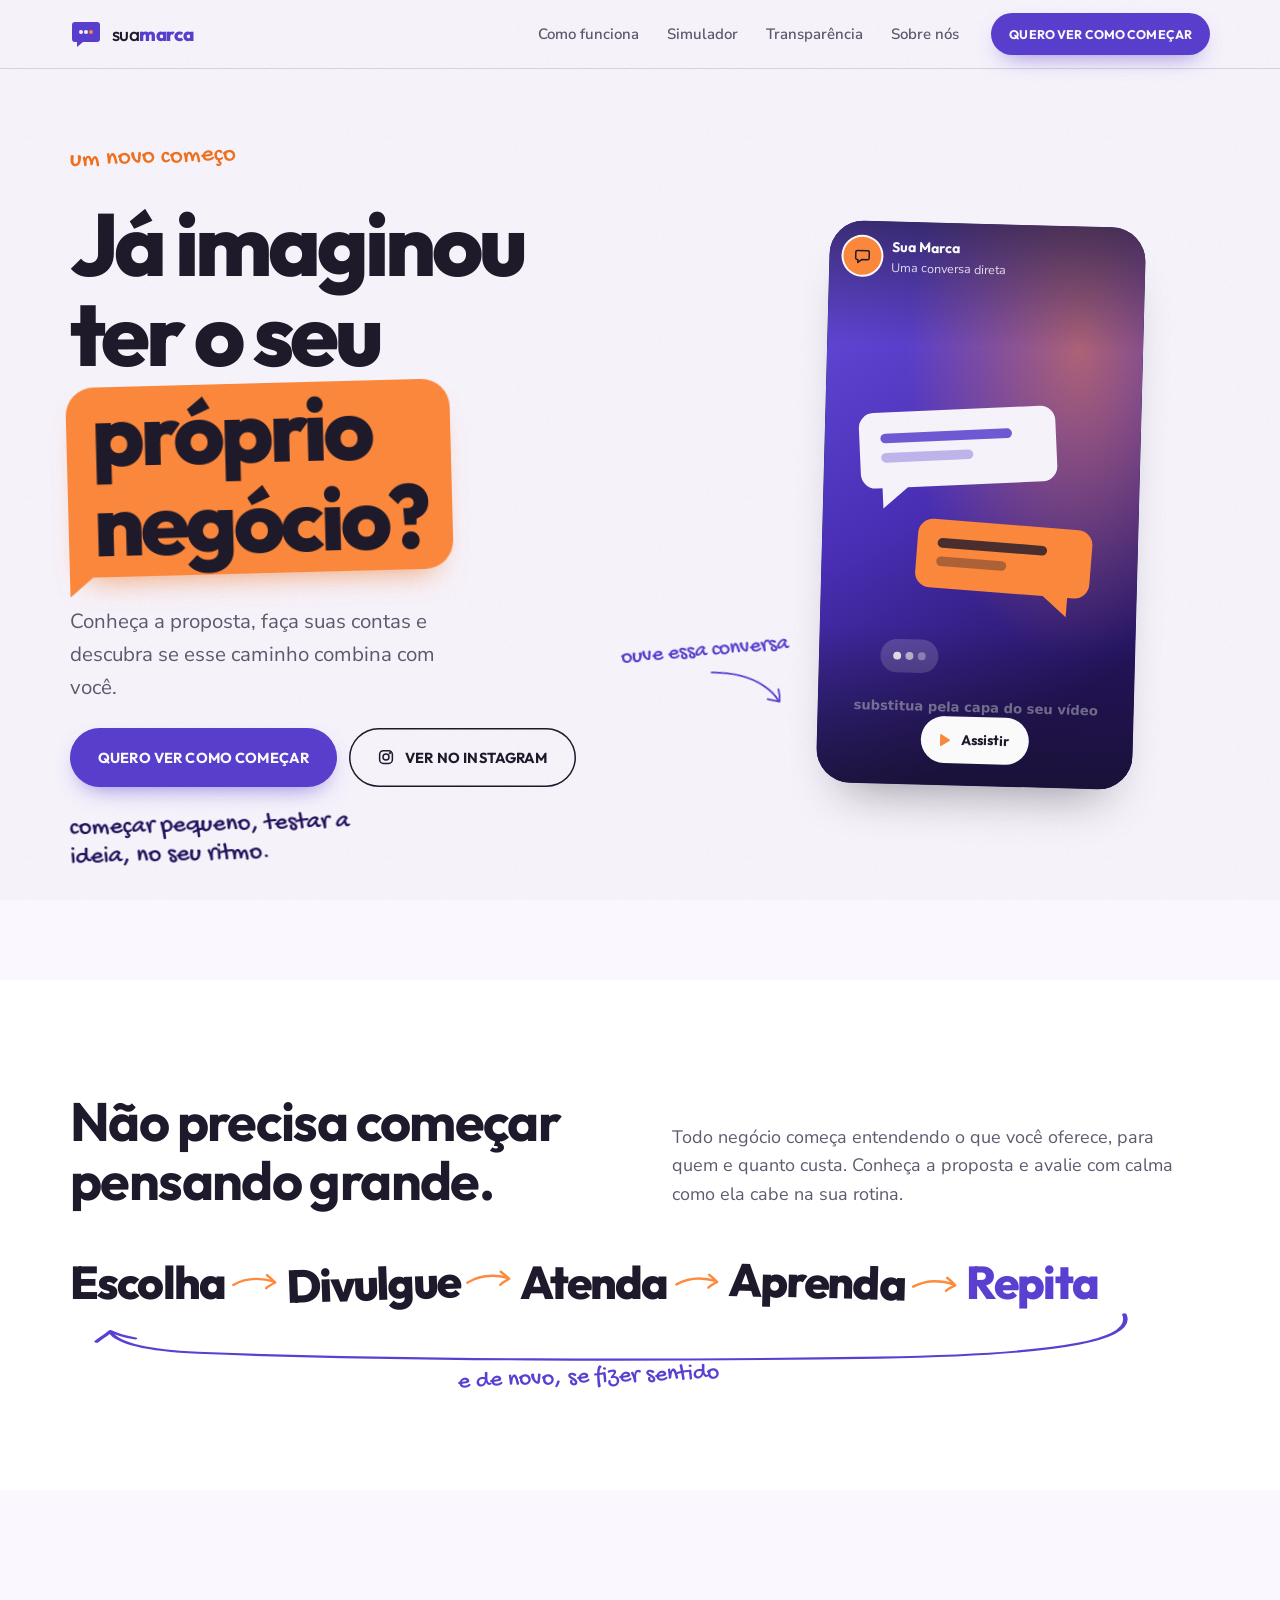
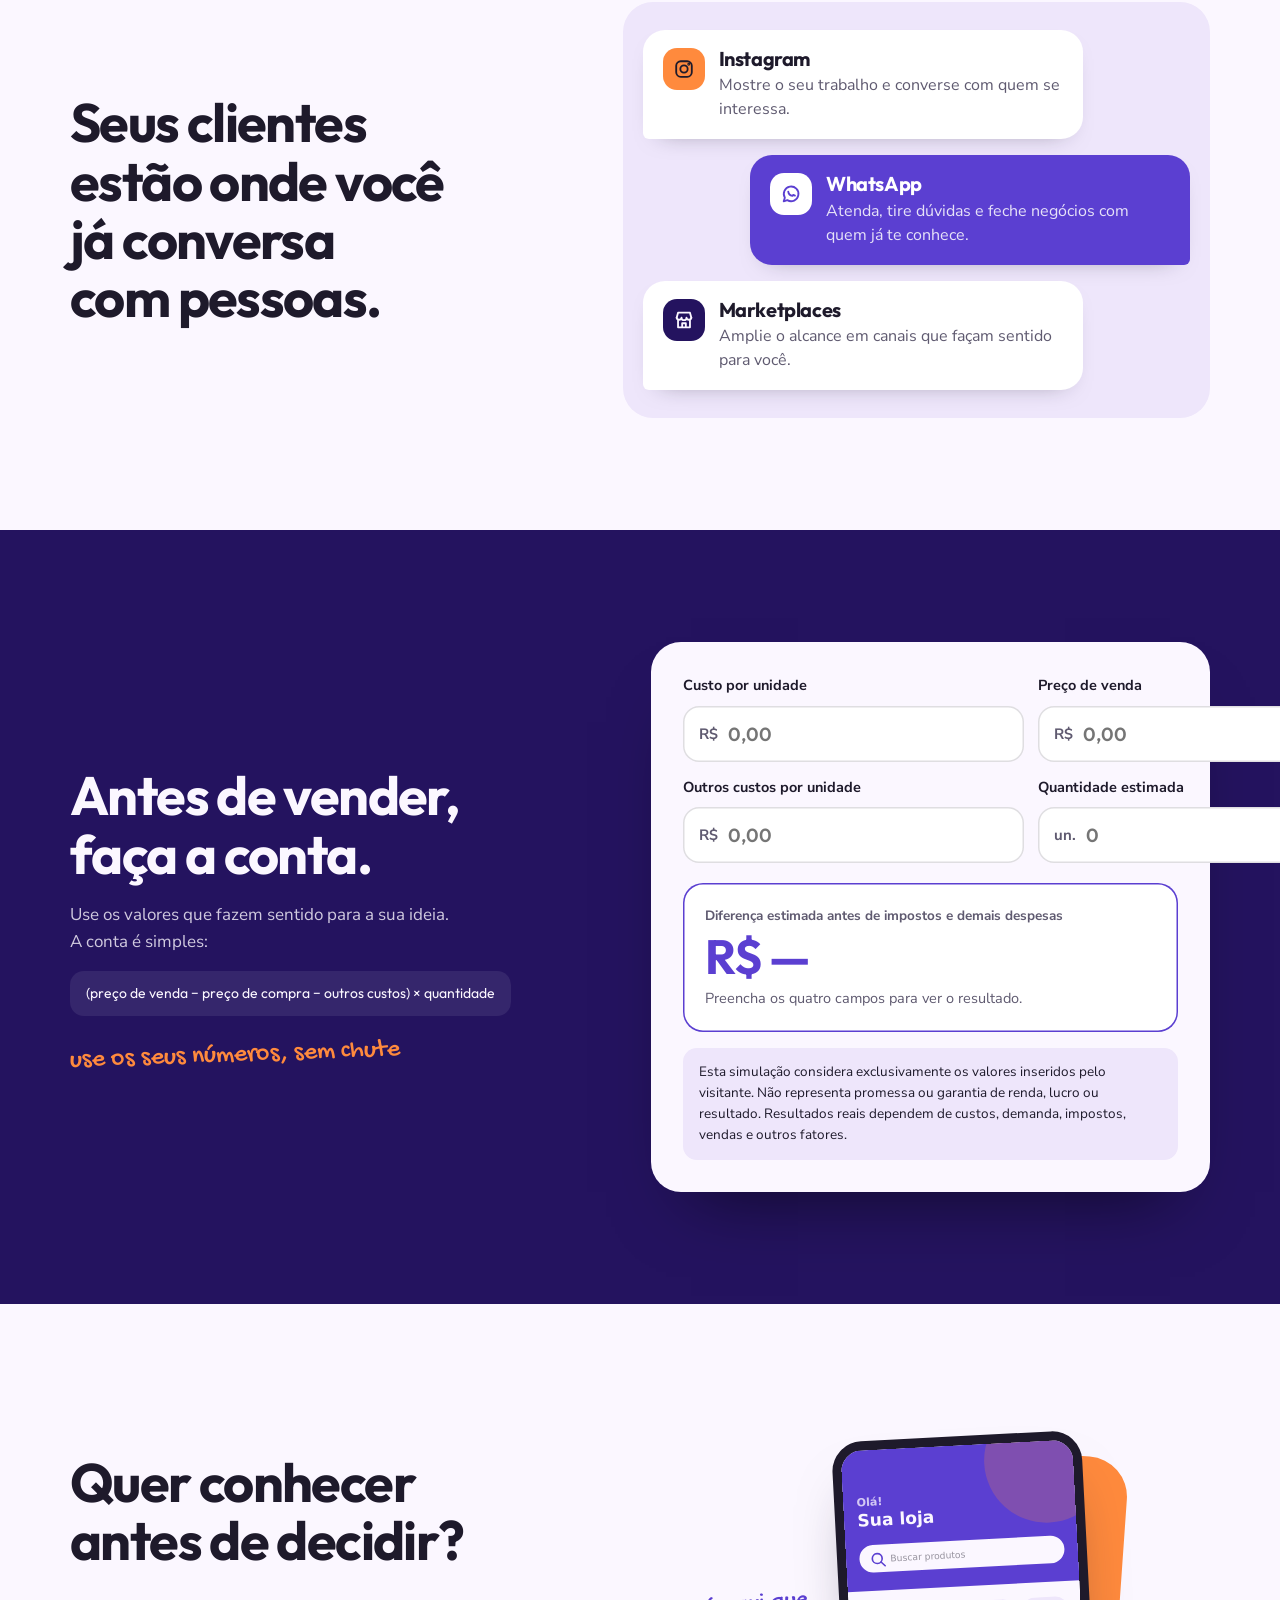
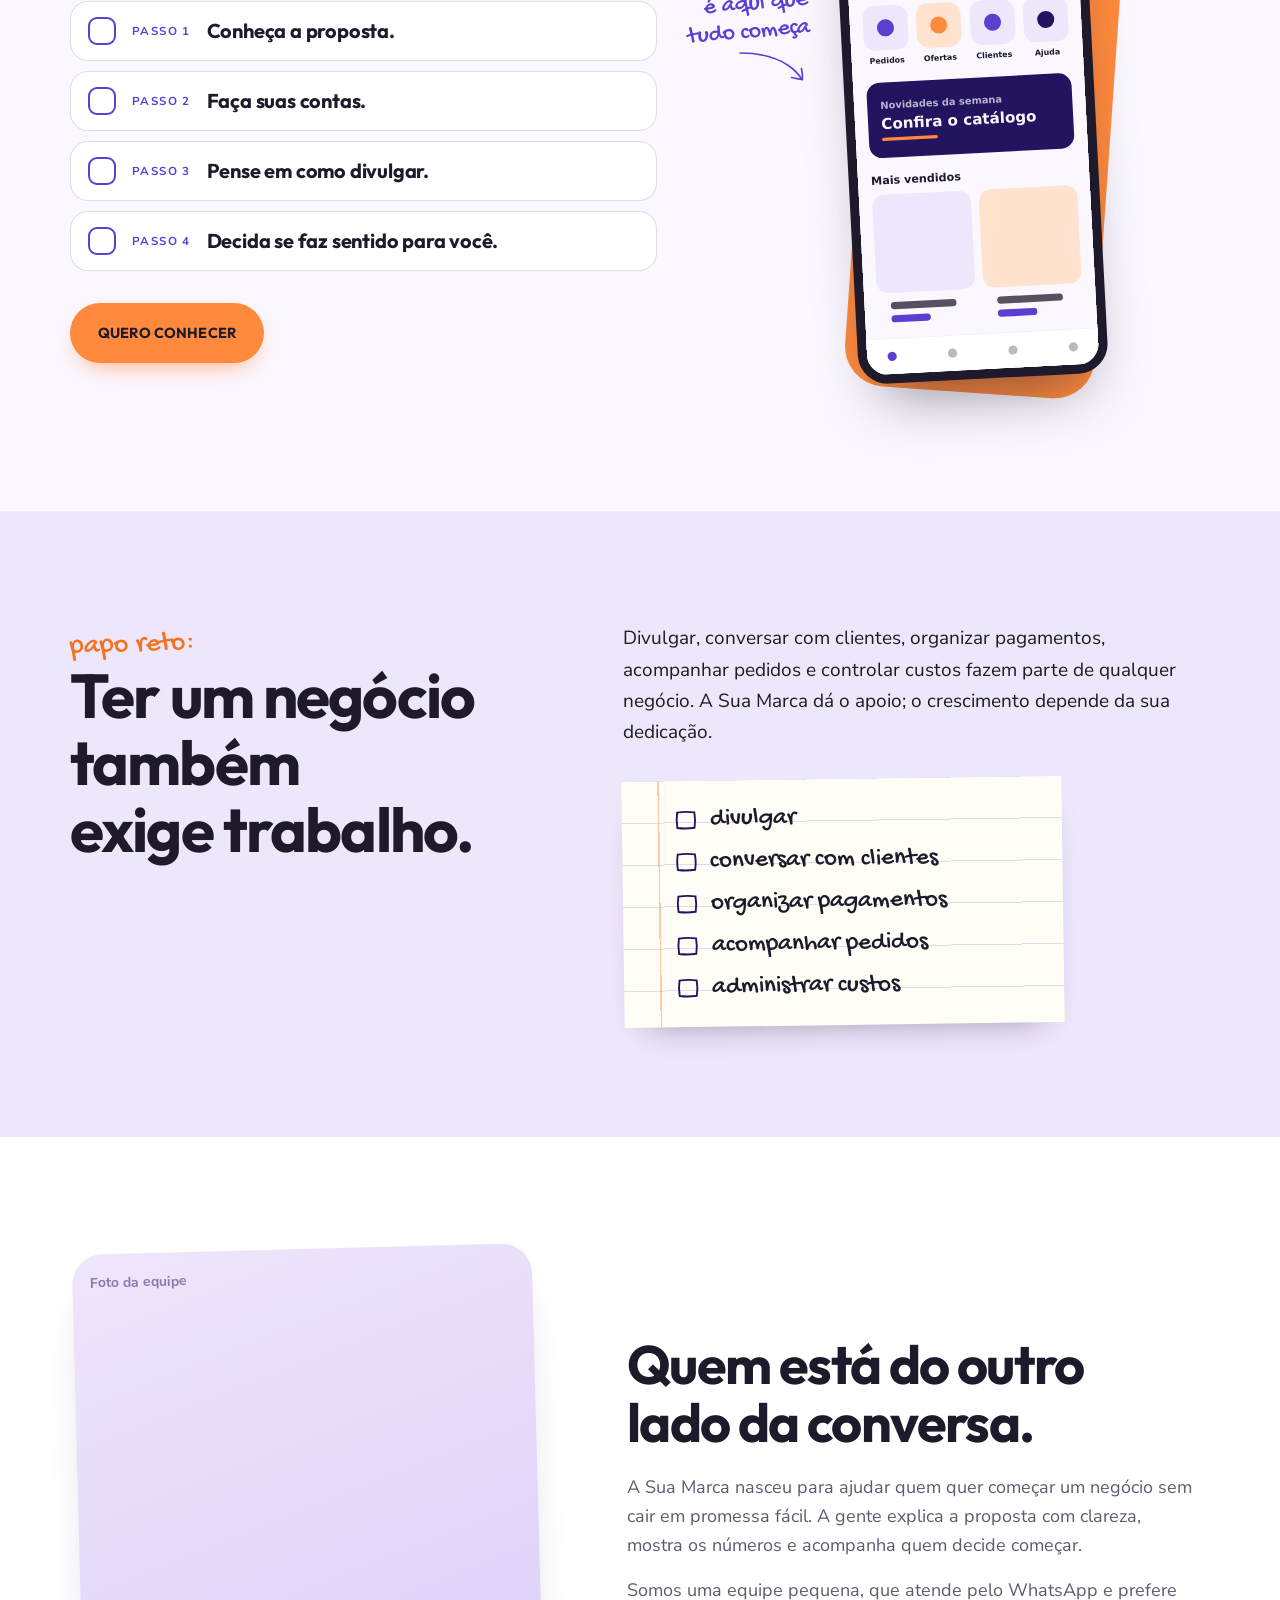
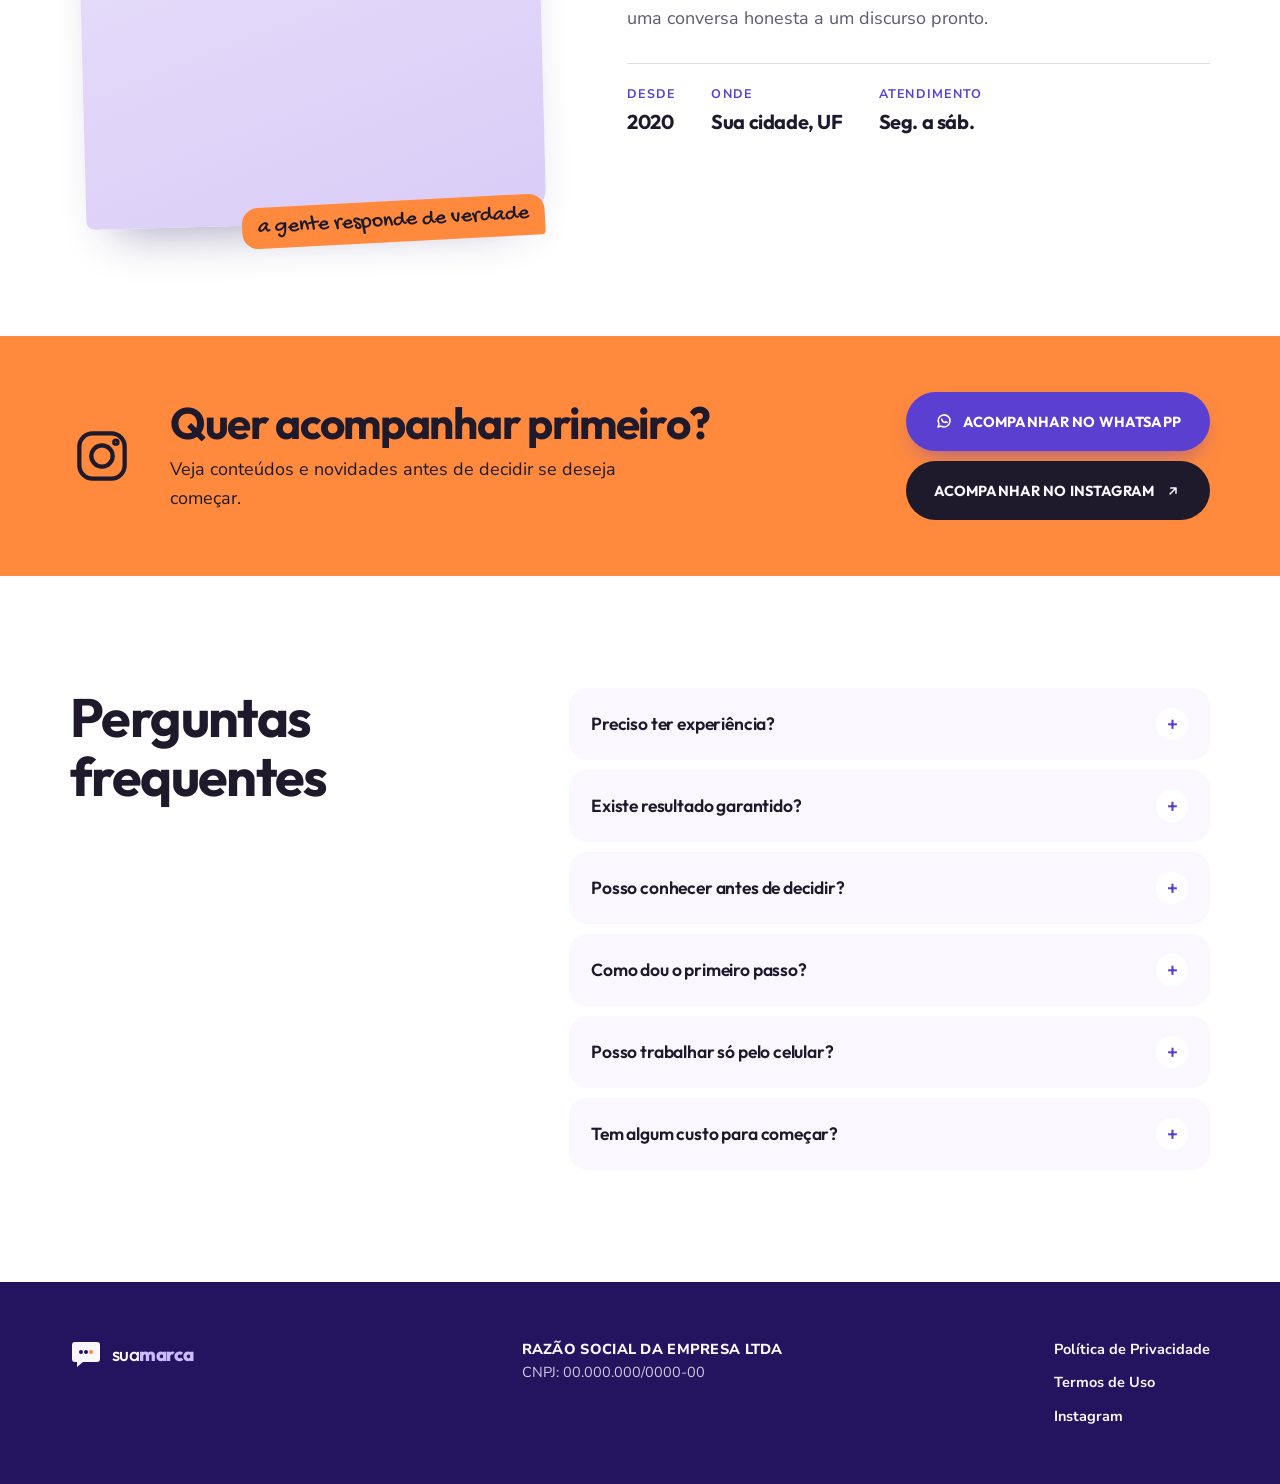
==== index.html @ 7b6cfa9a "Refinamento: capas na paleta, balão do título ajustado, sequência numa linha, seção Sobre nós Co-Aut" ====
<!DOCTYPE html>
<html lang="pt-BR">
<head>
<meta charset="UTF-8">
<meta name="viewport" content="width=device-width, initial-scale=1.0, viewport-fit=cover">
<title>Sua Marca — Já imaginou ter o seu próprio negócio?</title>
<meta name="description" content="Conheça a proposta, faça suas contas e descubra se ter o seu próprio negócio combina com você.">
<meta name="theme-color" content="#FBF7FF">
<meta property="og:title" content="Sua Marca — Já imaginou ter o seu próprio negócio?">
<meta property="og:description" content="Conheça os produtos, faça suas contas e descubra se essa atividade combina com você.">
<meta property="og:type" content="website">
<meta property="og:image" content="assets/video-capa.svg">
<link rel="icon" href="data:image/svg+xml,%3Csvg xmlns='http://www.w3.org/2000/svg' viewBox='0 0 64 64'%3E%3Cpath d='M10 8h44a6 6 0 0 1 6 6v28a6 6 0 0 1-6 6H26l-12 10v-10h-4a6 6 0 0 1-6-6V14a6 6 0 0 1 6-6Z' fill='%235B3FD1'/%3E%3Ccircle cx='22' cy='28' r='4' fill='%23FBF7FF'/%3E%3Ccircle cx='32' cy='28' r='4' fill='%23FBF7FF'/%3E%3Ccircle cx='42' cy='28' r='4' fill='%23FF8A3D'/%3E%3C/svg%3E">
<link rel="preconnect" href="https://fonts.googleapis.com">
<link rel="preconnect" href="https://fonts.gstatic.com" crossorigin>
<link rel="stylesheet" href="https://fonts.googleapis.com/css2?family=Gochi+Hand&family=Outfit:wght@500;600;700;800&family=Nunito+Sans:opsz,wght@6..12,400;6..12,600;6..12,700;6..12,800&display=swap">
<link rel="stylesheet" href="style.css?v=7">
</head>
<body>

<svg width="0" height="0" style="position:absolute" aria-hidden="true">
  <defs>
    <symbol id="i-arrow" viewBox="0 0 24 24"><path d="M5 12h14M13 6l6 6-6 6"/></symbol>
    <symbol id="i-out" viewBox="0 0 24 24"><path d="M8 16 16 8M9 8h7v7"/></symbol>
    <symbol id="i-play" viewBox="0 0 24 24"><path d="M8 5v14l11-7Z"/></symbol>
    <symbol id="i-ig" viewBox="0 0 24 24"><rect x="3.5" y="3.5" width="17" height="17" rx="5"/><circle cx="12" cy="12" r="4"/><circle cx="17.2" cy="6.8" r=".6"/></symbol>
    <symbol id="i-wa" viewBox="0 0 24 24"><path d="M4 20l1.3-4A8 8 0 1 1 8 18.7Z"/><path d="M9 9.5c.3 2.4 2.1 4.2 4.5 4.6l1-1.1 1.8.8"/></symbol>
    <symbol id="i-shop" viewBox="0 0 24 24"><path d="M4 9.5 5.5 4h13L20 9.5"/><path d="M4 9.5a2.7 2.7 0 0 0 5.3 0 2.7 2.7 0 0 0 5.4 0 2.7 2.7 0 0 0 5.3 0"/><path d="M5.5 12.5V20h13v-7.5M10 20v-4.5h4V20"/></symbol>
    <symbol id="i-box" viewBox="0 0 24 24"><path d="m12 3 8 4.5v9L12 21l-8-4.5v-9Z"/><path d="m4 7.5 8 4.5 8-4.5M12 12v9"/></symbol>
    <symbol id="i-chat" viewBox="0 0 24 24"><path d="M5 5h14a2 2 0 0 1 2 2v8a2 2 0 0 1-2 2h-8l-5 4v-4H5a2 2 0 0 1-2-2V7a2 2 0 0 1 2-2Z"/></symbol>
    <symbol id="i-bell" viewBox="0 0 24 24"><path d="M6 16V11a6 6 0 1 1 12 0v5l1.5 2h-15Z"/><path d="M10 20.5a2 2 0 0 0 4 0"/></symbol>
    <symbol id="i-check" viewBox="0 0 24 24"><path d="m5 12.5 4.5 4.5L19 7.5"/></symbol>
    <symbol id="h-arrow" viewBox="0 0 120 70"><path d="M6 10c22 2 52 8 74 26 9 7 15 14 20 24"/><path d="M84 56c6 2 11 3 17 5 1-6 1-12 0-18"/></symbol>
    <symbol id="h-next" viewBox="0 0 60 30"><path d="M3 18c14-8 30-10 50-4"/><path d="M44 6c4 3 7 6 10 9-4 2-8 4-11 7"/></symbol>
    <symbol id="h-back" viewBox="0 0 600 70" preserveAspectRatio="none"><path d="M590 8c6 30-30 50-140 54C330 66 170 66 60 56 30 53 14 44 10 30"/><path d="M2 42c3-5 6-9 8-13 4 4 9 7 14 9"/></symbol>
    <symbol id="h-box" viewBox="0 0 28 28"><path d="M4 5c7-1 13-1 20 0 1 6 1 12 0 18-7 1-13 1-20 0-1-6-1-12 0-18Z"/></symbol>
    <symbol id="h-tick" viewBox="0 0 28 28"><path d="M6 15c2 1 4 4 5 6 3-7 7-12 13-17"/></symbol>
    <symbol id="i-loop" viewBox="0 0 24 24"><path d="M4 12a8 8 0 0 1 14-5.3M20 12a8 8 0 0 1-14 5.3"/><path d="M18 3v4h-4M6 21v-4h4"/></symbol>
  </defs>
</svg>

<a class="skip" href="#conteudo">Pular para o conteúdo</a>

<header class="topbar">
  <div class="wrap topbar-in">
    <a href="#" translate="no" class="logo" aria-label="Sua Marca, início">
      <svg class="logo-mark" viewBox="0 0 64 64" aria-hidden="true"><path d="M10 8h44a6 6 0 0 1 6 6v28a6 6 0 0 1-6 6H26l-12 10v-10h-4a6 6 0 0 1-6-6V14a6 6 0 0 1 6-6Z"/><circle cx="22" cy="28" r="4"/><circle cx="32" cy="28" r="4"/><circle cx="42" cy="28" r="4"/></svg>
      <span>sua<b>marca</b></span>
    </a>
    <nav class="nav" aria-label="Seções">
      <a href="#como-funciona">Como funciona</a>
      <a href="#simulador">Simulador</a>
      <a href="#transparencia">Transparência</a>
      <a href="#sobre">Sobre nós</a>
    </nav>
    <a class="btn btn-green btn-sm" href="#" data-track="lp_app_click" data-location="header">QUERO VER COMO COMEÇAR</a>
  </div>
</header>

<main id="conteudo">

  <!-- HERO -->
  <section class="hero">
    <div class="wrap hero-grid">
      <div class="hero-head">
        <p class="eyebrow">um novo começo</p>
        <h1>Já imaginou ter o seu <span class="bubble-word">próprio negócio?</span></h1>
      </div>

      <div class="hero-video">
        <div class="story" data-video-id="" data-track-play="lp_video_play">
          <button class="video-poster" type="button" aria-label="Assistir ao vídeo de apresentação">
            <img src="assets/video-capa.svg" alt="" width="720" height="1280" decoding="async" fetchpriority="high">
            <span class="story-bar"><span class="story-avatar"><svg class="ic"><use href="#i-chat"/></svg></span><span><b>Sua Marca</b><small>Uma conversa direta</small></span></span>
            <span class="story-play"><svg class="ic"><use href="#i-play"/></svg>Assistir</span>
          </button>
        </div>
        <p class="scribble hero-scribble" aria-hidden="true">ouve essa conversa<svg><use href="#h-arrow"/></svg></p>
      </div>

      <div class="hero-body">
        <p class="lead">Conheça a proposta, faça suas contas e descubra se esse caminho combina com você.</p>
        <div class="actions">
          <a class="btn btn-green btn-lg" href="#" data-track="lp_app_click" data-location="hero">QUERO VER COMO COMEÇAR</a>
          <!-- TODO: substituir pelo link real: [INSERIR_INSTAGRAM] -->
          <a class="btn btn-line btn-lg" href="#" data-instagram data-track="lp_instagram_click" data-location="hero" target="_blank" rel="noopener"><svg class="ic"><use href="#i-ig"/></svg> VER NO INSTAGRAM</a>
        </div>
        <p class="scribble hero-aside">começar pequeno, testar a ideia, no seu ritmo.</p>
      </div>
    </div>
  </section>

  <!-- 02 -->
  <section class="small" id="como-funciona">
    <div class="wrap small-grid">
      <div>
        <h2>Não precisa começar pensando grande.</h2>
      </div>
      <p class="small-text">Todo negócio começa entendendo o que você oferece, para quem e quanto custa. Conheça a proposta e avalie com calma como ela cabe na sua rotina.</p>
    </div>
    <div class="wrap">
      <div class="loop">
        <ol class="loop-words" aria-label="Sequência do negócio">
          <li>Escolha</li>
          <li>Divulgue</li>
          <li>Atenda</li>
          <li>Aprenda</li>
          <li class="loop-last">Repita</li>
        </ol>
        <svg class="loop-back" aria-hidden="true"><use href="#h-back"/></svg>
        <p class="scribble loop-note" aria-hidden="true">e de novo, se fizer sentido</p>
      </div>
    </div>
  </section>

  <!-- 03 -->
  <section class="channels">
    <div class="wrap channels-grid">
      <div class="channels-head">
        <h2>Seus clientes estão onde você já conversa com pessoas.</h2>
      </div>
      <div class="thread" aria-label="Canais de divulgação">
        <div class="msg msg-ig">
          <span class="msg-ic"><svg class="ic"><use href="#i-ig"/></svg></span>
          <div><h3>Instagram</h3><p>Mostre o seu trabalho e converse com quem se interessa.</p></div>
        </div>
        <div class="msg msg-wa msg-right">
          <span class="msg-ic"><svg class="ic"><use href="#i-wa"/></svg></span>
          <div><h3>WhatsApp</h3><p>Atenda, tire dúvidas e feche negócios com quem já te conhece.</p></div>
        </div>
        <div class="msg msg-mk">
          <span class="msg-ic"><svg class="ic"><use href="#i-shop"/></svg></span>
          <div><h3>Marketplaces</h3><p>Amplie o alcance em canais que façam sentido para você.</p></div>
        </div>
      </div>
    </div>
  </section>

  <!-- 04 SIMULADOR -->
  <section class="sim" id="simulador">
    <div class="wrap sim-grid">
      <div class="sim-head">
        <h2>Antes de vender, faça a conta.</h2>
        <p class="sim-intro">Use os valores que fazem sentido para a sua ideia. A conta é simples:</p>
        <p class="formula">(preço de venda − preço de compra − outros custos) × quantidade</p>
        <p class="scribble sim-note" aria-hidden="true">use os seus números, sem chute</p>
      </div>

      <form class="calc" id="calc" novalidate>
        <div class="calc-fields">
          <label class="field"><span>Custo por unidade</span><span class="money"><i>R$</i><input name="compra" inputmode="decimal" autocomplete="off" placeholder="0,00"></span></label>
          <label class="field"><span>Preço de venda</span><span class="money"><i>R$</i><input name="venda" inputmode="decimal" autocomplete="off" placeholder="0,00"></span></label>
          <label class="field"><span>Outros custos por unidade</span><span class="money"><i>R$</i><input name="custos" inputmode="decimal" autocomplete="off" placeholder="0,00"></span></label>
          <label class="field"><span>Quantidade estimada</span><span class="money"><i>un.</i><input name="qtd" inputmode="numeric" autocomplete="off" placeholder="0"></span></label>
        </div>
        <output class="result" for="calc" aria-live="polite">
          <small>Diferença estimada antes de impostos e demais despesas</small>
          <b id="calc-total">R$ —</b>
          <span id="calc-note">Preencha os quatro campos para ver o resultado.</span>
        </output>
        <p class="disclaimer">Esta simulação considera exclusivamente os valores inseridos pelo visitante. Não representa promessa ou garantia de renda, lucro ou resultado. Resultados reais dependem de custos, demanda, impostos, vendas e outros fatores.</p>
      </form>
    </div>
  </section>

  <!-- 05 -->
  <section class="know">
    <div class="wrap know-grid">
      <div class="know-text">
        <h2>Quer conhecer antes de decidir?</h2>
        <ul class="checklist">
          <li><button type="button" aria-pressed="false"><span class="box"><svg class="ic"><use href="#i-check"/></svg></span><small>Passo 1</small>Conheça a proposta.</button></li>
          <li><button type="button" aria-pressed="false"><span class="box"><svg class="ic"><use href="#i-check"/></svg></span><small>Passo 2</small>Faça suas contas.</button></li>
          <li><button type="button" aria-pressed="false"><span class="box"><svg class="ic"><use href="#i-check"/></svg></span><small>Passo 3</small>Pense em como divulgar.</button></li>
          <li><button type="button" aria-pressed="false"><span class="box"><svg class="ic"><use href="#i-check"/></svg></span><small>Passo 4</small>Decida se faz sentido para você.</button></li>
        </ul>
        <a class="btn btn-coral btn-lg" href="#" data-track="lp_app_click" data-location="conhecer">QUERO CONHECER</a>
      </div>
      <div class="know-phone">
        <div class="phone"><img src="assets/tela-app.svg" alt="Tela inicial do aplicativo" width="736" height="1600" loading="lazy" decoding="async"></div>
        <p class="scribble phone-note" aria-hidden="true">é aqui que tudo começa<svg><use href="#h-arrow"/></svg></p>
      </div>
    </div>
  </section>

  <!-- 06 TRANSPARÊNCIA -->
  <section class="honest" id="transparencia">
    <div class="wrap honest-grid">
      <div>
        <p class="scribble honest-kicker">papo reto:</p>
        <h2>Ter um negócio também exige trabalho.</h2>
      </div>
      <div>
        <p class="honest-text">Divulgar, conversar com clientes, organizar pagamentos, acompanhar pedidos e controlar custos fazem parte de qualquer negócio. A Sua Marca dá o apoio; o crescimento depende da sua dedicação.</p>
        <ul class="todo" aria-label="Tarefas de quem empreende">
          <li><svg aria-hidden="true"><use href="#h-box"/></svg>divulgar</li>
          <li><svg aria-hidden="true"><use href="#h-box"/></svg>conversar com clientes</li>
          <li><svg aria-hidden="true"><use href="#h-box"/></svg>organizar pagamentos</li>
          <li><svg aria-hidden="true"><use href="#h-box"/></svg>acompanhar pedidos</li>
          <li><svg aria-hidden="true"><use href="#h-box"/></svg>administrar custos</li>
        </ul>
      </div>
    </div>
  </section>

  <!-- SOBRE NÓS -->
  <!-- TODO: trocar pelos dados reais da empresa (ano, cidade, foto da equipe) -->
  <section class="about" id="sobre">
    <div class="wrap about-grid">
      <figure class="about-photo">
        <div class="about-img" role="img" aria-label="Foto da equipe">
          <span>Foto da equipe</span>
        </div>
        <figcaption class="scribble about-cap">a gente responde de verdade</figcaption>
      </figure>
      <div class="about-text">
        <h2>Quem está do outro lado da conversa.</h2>
        <p>A Sua Marca nasceu para ajudar quem quer começar um negócio sem cair em promessa fácil. A gente explica a proposta com clareza, mostra os números e acompanha quem decide começar.</p>
        <p>Somos uma equipe pequena, que atende pelo WhatsApp e prefere uma conversa honesta a um discurso pronto.</p>
        <dl class="about-facts">
          <div><dt>Desde</dt><dd>2020</dd></div>
          <div><dt>Onde</dt><dd>Sua cidade, UF</dd></div>
          <div><dt>Atendimento</dt><dd>Seg. a sáb.</dd></div>
        </dl>
      </div>
    </div>
  </section>

  <!-- INSTAGRAM -->
  <section class="insta">
    <div class="wrap insta-in">
      <svg class="insta-mark" aria-hidden="true"><use href="#i-ig"/></svg>
      <div>
        <h2>Quer acompanhar primeiro?</h2>
        <p>Veja conteúdos e novidades antes de decidir se deseja começar.</p>
      </div>
      <div class="insta-actions">
        <a class="btn btn-green btn-lg" href="#" target="_blank" rel="noopener" data-track="lp_group_click" data-location="secao_acompanhar"><svg class="ic"><use href="#i-wa"/></svg> ACOMPANHAR NO WHATSAPP</a>
        <!-- TODO: substituir pelo link real: [INSERIR_INSTAGRAM] -->
        <a class="btn btn-cream btn-lg" href="#" data-instagram data-track="lp_instagram_click" data-location="secao_instagram" target="_blank" rel="noopener">ACOMPANHAR NO INSTAGRAM <svg class="ic"><use href="#i-out"/></svg></a>
      </div>
    </div>
  </section>

  <!-- FAQ -->
  <section class="faq" id="duvidas">
    <div class="wrap faq-grid">
      <div>
        <h2>Perguntas frequentes</h2>
      </div>
      <div class="faq-list">
        <details>
          <summary>Preciso ter experiência?</summary>
          <!-- TODO: confirmar a resposta com o cliente -->
          <p>Não. A proposta foi pensada também para quem está começando agora.</p>
        </details>
        <details>
          <summary>Existe resultado garantido?</summary>
          <p>Não. Os resultados dependem de custos, demanda, impostos, vendas e da sua dedicação.</p>
        </details>
        <details>
          <summary>Posso conhecer antes de decidir?</summary>
          <p>Sim. Você pode conhecer toda a proposta e tirar dúvidas antes de decidir.</p>
        </details>
        <details>
          <summary>Como dou o primeiro passo?</summary>
          <p>Toque em “Quero ver como começar” e fale com a nossa equipe.</p>
        </details>
        <details>
          <summary>Posso trabalhar só pelo celular?</summary>
          <p>Sim. Muita gente começa usando só Instagram e WhatsApp.</p>
        </details>
        <details>
          <summary>Tem algum custo para começar?</summary>
          <p>As condições para começar são explicadas pela nossa equipe, sem compromisso.</p>
        </details>
      </div>
    </div>
  </section>

</main>

<footer class="footer">
  <div class="wrap footer-in">
    <div>
      <a href="#" translate="no" class="logo logo-light" aria-label="Sua Marca, início">
        <svg class="logo-mark" viewBox="0 0 64 64" aria-hidden="true"><path d="M10 8h44a6 6 0 0 1 6 6v28a6 6 0 0 1-6 6H26l-12 10v-10h-4a6 6 0 0 1-6-6V14a6 6 0 0 1 6-6Z"/><circle cx="22" cy="28" r="4"/><circle cx="32" cy="28" r="4"/><circle cx="42" cy="28" r="4"/></svg>
        <span>sua<b>marca</b></span>
      </a>
    </div>
    <div class="footer-company">
      <p><strong>RAZÃO SOCIAL DA EMPRESA LTDA</strong><br>CNPJ: 00.000.000/0000-00</p>
    </div>
    <nav class="footer-links" aria-label="Links institucionais">
      <a href="politica-de-privacidade.html">Política de Privacidade</a>
      <a href="termos-de-uso.html">Termos de Uso</a>
      <!-- TODO: substituir pelo link real: [INSERIR_INSTAGRAM] -->
      <a href="#" data-instagram data-track="lp_instagram_click" data-location="footer" target="_blank" rel="noopener">Instagram</a>
    </nav>
  </div>
</footer>

<div class="sticky">
  <a class="btn btn-green btn-lg" href="#" data-track="lp_app_click" data-location="sticky_mobile">QUERO VER COMO COMEÇAR</a>
</div>

<script src="main.js?v=2"></script>
</body>
</html>
---- style.css ----
/* Sua Marca — conceito: conversa. Balões de mensagem, notificações e caixas; lilás, roxo e laranja. */
:root{
  --cream:#FBF7FF;
  --cream-2:#EEE6FB;
  --green:#5B3FD1;
  --green-dk:#24135F;
  --coral:#FF8A3D;
  --coral-2:#F2731F;
  --ink:#1E1A2B;
  --white:#FFFFFF;
  --muted:#5F5A70;
  --line:rgba(30,26,43,.14);
  --title:'Outfit', system-ui, -apple-system, 'Segoe UI', sans-serif;
  --body:'Nunito Sans', system-ui, -apple-system, 'Segoe UI', sans-serif;
  --r:22px;
}
*,*::before,*::after{ box-sizing:border-box; }
html{ scroll-behavior:smooth; -webkit-text-size-adjust:100%; }
body{ margin:0; background:var(--cream); color:var(--ink); font-family:var(--body); font-size:17px; line-height:1.6; overflow-x:hidden; }
img{ max-width:100%; display:block; }
a{ color:inherit; }
h1,h2,h3{ font-family:var(--title); margin:0; line-height:1.08; letter-spacing:-.03em; text-wrap:balance; }
h2{ font-size:clamp(32px, 4.6vw, 54px); font-weight:700; }
p{ margin:0; }
.wrap{ width:100%; max-width:1180px; margin:0 auto; padding-inline:20px; }
.ic{ width:18px; height:18px; flex:none; fill:none; stroke:currentColor; stroke-width:2; stroke-linecap:round; stroke-linejoin:round; }
.skip{ position:absolute; left:-9999px; }
.skip:focus{ left:16px; top:16px; z-index:100; background:var(--ink); color:var(--white); padding:10px 14px; border-radius:10px; }
section{ padding-block:72px; }
@media (min-width:900px){ section{ padding-block:112px; } }

.eyebrow{ display:inline-flex; align-items:center; gap:10px; font-family:var(--title); font-weight:600; font-size:12.5px; letter-spacing:.14em; text-transform:uppercase; color:var(--green); margin-bottom:18px; }
.eyebrow .dot{ width:9px; height:9px; border-radius:50%; background:var(--coral); box-shadow:0 0 0 5px rgba(255,138,61,.2); }
.eyebrow-light{ color:#C9BBFF; }

/* botões */
.btn{ display:inline-flex; align-items:center; justify-content:center; gap:10px; border:0; border-radius:999px; font-family:var(--title); font-weight:700; letter-spacing:.02em; text-decoration:none; cursor:pointer; transition:transform .2s, background .2s, box-shadow .2s; }
.btn:hover{ transform:translateY(-2px); }
.btn:focus-visible{ outline:3px solid var(--coral); outline-offset:3px; }
.btn-sm{ padding:11px 18px; font-size:12.5px; }
.btn-lg{ padding:18px 28px; font-size:14.5px; min-height:58px; }
.btn-green{ background:var(--green); color:var(--white); box-shadow:0 10px 24px -12px rgba(91,63,209,.8); }
.btn-green:hover{ background:#4A31B8; }
.btn-coral{ background:var(--coral); color:var(--ink); box-shadow:0 10px 24px -12px rgba(255,138,61,.9); }
.btn-coral:hover{ background:var(--coral-2); }
.btn-line{ background:transparent; color:var(--ink); box-shadow:inset 0 0 0 1.5px var(--ink); }
.btn-line:hover{ background:var(--white); }
.btn-cream{ background:var(--cream); color:var(--green-dk); }

/* topo */
.topbar{ position:sticky; top:0; z-index:50; background:var(--cream); border-bottom:1px solid var(--line); }
.topbar-in{ display:flex; align-items:center; gap:24px; min-height:68px; }
.logo{ display:inline-flex; align-items:center; gap:10px; text-decoration:none; font-family:var(--title); font-size:19px; font-weight:500; letter-spacing:-.03em; color:var(--ink); }
.logo b{ font-weight:800; color:var(--green); }
.logo-mark{ width:32px; height:32px; }
.logo-mark path{ fill:var(--green); }
.logo-mark circle{ fill:var(--cream); }
.logo-mark circle:last-child{ fill:var(--coral); }
.logo-light{ color:var(--cream); }
.logo-light b{ color:#C9BBFF; }
.logo-light .logo-mark path{ fill:var(--cream); }
.logo-light .logo-mark circle{ fill:var(--green-dk); }
.logo-light .logo-mark circle:last-child{ fill:var(--coral); }
.nav{ display:none; gap:28px; margin-left:auto; }
.nav a{ text-decoration:none; font-weight:600; font-size:15px; color:var(--muted); }
.nav a:hover{ color:var(--ink); }
.topbar .btn{ margin-left:auto; }
@media (min-width:960px){ .nav{ display:flex; } .topbar .btn{ margin-left:8px; } }
@media (max-width:520px){ .topbar .btn{ display:none; } }

/* HERO */
.hero{ padding-block:40px 64px; position:relative; overflow:hidden; }
.hero::before{ content:""; position:absolute; right:-160px; top:-120px; width:520px; height:520px; border-radius:50%; background:radial-gradient(circle, rgba(91,63,209,.12), transparent 65%); pointer-events:none; }
.hero-grid{ display:grid; gap:28px; grid-template-areas:"head" "video" "body"; position:relative; }
.hero-head{ grid-area:head; }
.hero-video{ grid-area:video; }
.hero-body{ grid-area:body; display:flex; flex-direction:column; gap:24px; }
@media (min-width:900px){
  .hero{ padding-block:72px 112px; }
  .hero-grid{ grid-template-columns:1.15fr .85fr; grid-template-areas:"head video" "body video"; column-gap:64px; row-gap:28px; align-items:end; }
  .hero-body{ align-self:start; }
}
h1{ font-size:clamp(44px, 7vw, 88px); font-weight:800; line-height:1.02; letter-spacing:-.045em; }
.bubble-word{ position:relative; display:inline-block; background:var(--coral); color:var(--ink); padding:.02em .28em .1em; border-radius:.32em .32em .32em .08em; margin-top:.1em; transform:rotate(-1.5deg); }
.bubble-word::after{ content:""; position:absolute; left:0; bottom:-.22em; width:.36em; height:.3em; background:var(--coral); clip-path:polygon(0 0, 100% 0, 0 100%); }
.lead{ font-size:clamp(18px, 1.6vw, 21px); color:var(--muted); max-width:34ch; }
.actions{ display:flex; flex-wrap:wrap; gap:12px; }
.hero-tags{ list-style:none; margin:0; padding:0; display:flex; flex-wrap:wrap; gap:8px; }
.hero-tags li{ font-size:14px; font-weight:700; padding:6px 14px; border-radius:999px; background:var(--white); box-shadow:inset 0 0 0 1px var(--line); }
.hero-tags li::before{ content:"✓"; color:var(--green); margin-right:6px; }
@media (max-width:620px){ .actions .btn{ width:100%; } }

.hero-video{ position:relative; justify-self:center; width:min(100%, 340px); padding:10px 22px; }
.story{ position:relative; aspect-ratio:9 / 16; border-radius:28px; overflow:hidden; background:var(--green-dk); box-shadow:0 30px 60px -30px rgba(36,19,95,.7); transform:rotate(2deg); }
.story iframe{ position:absolute; inset:0; width:100%; height:100%; border:0; }
.video-poster{ position:absolute; inset:0; width:100%; height:100%; padding:0; border:0; cursor:pointer; background:none; color:var(--white); font:inherit; }
.video-poster img{ position:absolute; inset:0; width:100%; height:100%; object-fit:cover; }
.video-poster::after{ content:""; position:absolute; inset:0; background:linear-gradient(180deg, rgba(36,19,95,.75), transparent 28%, transparent 60%, rgba(36,19,95,.85)); }
.story-bar{ position:absolute; z-index:1; left:14px; right:14px; top:14px; display:flex; align-items:center; gap:10px; text-align:left; }
.story-bar b{ display:block; font-family:var(--title); font-size:14px; }
.story-bar small{ display:block; font-size:12.5px; opacity:.85; }
.story-avatar{ width:38px; height:38px; border-radius:50%; display:grid; place-items:center; background:var(--coral); color:var(--ink); box-shadow:0 0 0 2px var(--white); }
.story-play{ position:absolute; z-index:1; left:50%; bottom:22px; transform:translateX(-50%); display:inline-flex; align-items:center; gap:8px; padding:12px 20px 12px 14px; border-radius:999px; background:var(--white); color:var(--ink); font-family:var(--title); font-weight:700; font-size:14px; transition:transform .2s; }
.story-play .ic{ fill:var(--coral); stroke:var(--coral); }
.video-poster:hover .story-play{ transform:translateX(-50%) scale(1.05); }
.video-poster:focus-visible{ outline:3px solid var(--coral); outline-offset:-3px; }

/* 02 — sequência em ciclo */
.small{ background:var(--white); }
.small-grid{ display:grid; gap:20px; margin-bottom:48px; }
@media (min-width:900px){ .small-grid{ grid-template-columns:1fr 1fr; gap:64px; align-items:end; } }
.small-text{ font-size:18px; color:var(--muted); max-width:46ch; }

/* 03 — canais como conversa */
.channels-grid{ display:grid; gap:40px; }
@media (min-width:900px){ .channels-grid{ grid-template-columns:.9fr 1.1fr; gap:72px; align-items:center; } }
.thread{ display:flex; flex-direction:column; gap:16px; padding:28px 20px; border-radius:30px; background:var(--cream-2); }
.msg{ display:flex; gap:14px; align-items:flex-start; max-width:440px; padding:18px 20px; border-radius:22px 22px 22px 6px; background:var(--white); box-shadow:0 10px 24px -18px rgba(30,26,43,.5); }
.msg-right{ align-self:flex-end; border-radius:22px 22px 6px 22px; background:var(--green); color:var(--white); }
.msg.msg-right p{ color:rgba(255,255,255,.85); }
.msg h3{ font-size:20px; font-weight:700; margin-bottom:4px; letter-spacing:-.02em; }
.msg p{ color:var(--muted); font-size:16px; line-height:1.5; }
.msg-ic{ width:42px; height:42px; flex:none; border-radius:14px; display:grid; place-items:center; }
.msg-ic .ic{ width:22px; height:22px; }
.msg-ig .msg-ic{ background:var(--coral); color:var(--ink); }
.msg-wa .msg-ic{ background:var(--white); color:var(--green); }
.msg-mk .msg-ic{ background:var(--green-dk); color:var(--cream); }

/* 04 — simulador */
.sim{ background:var(--green-dk); color:var(--cream); }
.sim-grid{ display:grid; gap:40px; }
@media (min-width:960px){ .sim-grid{ grid-template-columns:.85fr 1.15fr; gap:72px; align-items:center; } }
.sim h2 em{ font-style:normal; color:var(--coral); }
.sim-intro{ margin-top:18px; color:rgba(251,247,255,.8); max-width:38ch; }
.formula{ display:inline-block; margin-top:16px; padding:12px 16px; border-radius:14px; background:rgba(251,247,255,.08); font-family:var(--title); font-size:14px; line-height:1.5; color:var(--cream); }
.calc{ background:var(--cream); color:var(--ink); border-radius:28px; padding:24px; box-shadow:0 40px 70px -40px rgba(0,0,0,.6); }
@media (min-width:600px){ .calc{ padding:32px; } }
.calc-fields{ display:grid; gap:14px; }
@media (min-width:600px){ .calc-fields{ grid-template-columns:1fr 1fr; } }
.field{ display:flex; flex-direction:column; gap:8px; font-weight:700; font-size:14.5px; }
.money{ display:flex; align-items:center; gap:8px; padding:0 16px; height:56px; border-radius:16px; background:var(--white); box-shadow:inset 0 0 0 1.5px var(--line); transition:box-shadow .2s; }
.money:focus-within{ box-shadow:inset 0 0 0 2px var(--green); }
.money i{ font-style:normal; font-weight:700; color:var(--muted); font-size:15px; }
.money input{ flex:1; min-width:0; border:0; outline:0; background:transparent; font:600 19px var(--title); color:var(--ink); }
.result{ display:flex; flex-direction:column; gap:4px; margin-top:20px; padding:22px; border-radius:20px; background:var(--white); box-shadow:inset 0 0 0 1.5px var(--green); }
.result small{ font-size:13.5px; font-weight:700; color:var(--muted); }
.result b{ font-family:var(--title); font-size:clamp(34px, 5vw, 48px); line-height:1.1; letter-spacing:-.03em; color:var(--green); font-variant-numeric:tabular-nums; }
.result.is-neg b{ color:var(--coral-2); }
.result span{ font-size:14.5px; color:var(--muted); }
.disclaimer{ margin-top:16px; padding:14px 16px; border-radius:14px; background:var(--cream-2); font-size:13.5px; line-height:1.55; color:var(--ink); }

/* 05 — checklist + app */
.know-grid{ display:grid; gap:48px; }
@media (min-width:900px){ .know-grid{ grid-template-columns:1.1fr .9fr; gap:72px; align-items:center; } }
.checklist{ list-style:none; margin:32px 0; padding:0; display:grid; gap:10px; }
.checklist button{ width:100%; display:flex; align-items:center; gap:16px; padding:16px 18px; border:0; border-radius:18px; background:var(--white); box-shadow:inset 0 0 0 1px var(--line); font:700 clamp(17px, 1.8vw, 20px)/1.3 var(--title); letter-spacing:-.01em; color:var(--ink); text-align:left; cursor:pointer; transition:background .2s, box-shadow .2s; }
.checklist button:hover{ box-shadow:inset 0 0 0 1.5px var(--green); }
.checklist small{ font:700 11.5px var(--body); letter-spacing:.12em; text-transform:uppercase; color:var(--green); min-width:58px; }
.checklist .box{ width:28px; height:28px; flex:none; border-radius:9px; display:grid; place-items:center; box-shadow:inset 0 0 0 2px var(--green); color:transparent; transition:background .2s, color .2s; }
.checklist .box .ic{ width:16px; height:16px; stroke-width:3; }
.checklist button[aria-pressed="true"] .box{ background:var(--green); color:var(--white); }
.checklist button[aria-pressed="true"]{ background:var(--cream-2); }
.know-phone{ position:relative; justify-self:center; padding:20px 30px; }
.phone{ width:250px; max-width:100%; aspect-ratio:736 / 1600; border-radius:36px; border:9px solid var(--ink); overflow:hidden; background:var(--ink); box-shadow:18px 18px 0 var(--coral), 0 30px 60px -30px rgba(30,26,43,.6); transform:rotate(-3deg); }
.phone img{ width:100%; height:100%; object-fit:cover; object-position:top; }
.note{ position:absolute; display:inline-flex; align-items:center; gap:8px; padding:10px 14px; border-radius:16px 16px 16px 4px; background:var(--green); color:var(--white); font-weight:800; font-size:13.5px; box-shadow:0 14px 30px -16px rgba(36,19,95,.7); }
.note-a{ left:-14px; top:26%; }

/* 06 — transparência */
.honest{ background:var(--cream-2); }
.honest-grid{ display:grid; gap:28px; }
@media (min-width:900px){ .honest-grid{ grid-template-columns:.9fr 1.1fr; gap:72px; } }
.honest h2{ font-size:clamp(34px, 5vw, 62px); }
.honest-text{ font-size:19px; line-height:1.65; max-width:52ch; }
.tasks{ list-style:none; margin:28px 0 0; padding:0; display:flex; flex-wrap:wrap; gap:8px; }
.tasks li{ padding:9px 16px; border-radius:999px; background:var(--white); font-weight:800; font-size:14.5px; box-shadow:inset 0 0 0 1px var(--line); }
.tasks li::before{ content:""; display:inline-block; width:8px; height:8px; margin-right:9px; border-radius:2px; background:var(--coral); vertical-align:middle; }

/* Instagram */
.insta{ background:var(--coral); padding-block:56px; }
.insta-in{ display:grid; gap:22px; align-items:center; }
@media (min-width:900px){ .insta-in{ grid-template-columns:auto 1fr auto; gap:36px; } }
.insta-mark{ width:64px; height:64px; fill:none; stroke:var(--ink); stroke-width:1.6; stroke-linecap:round; }
.insta h2{ font-size:clamp(30px, 3.6vw, 44px); }
.insta p{ margin-top:8px; font-size:18px; max-width:44ch; }
.insta .btn-cream{ background:var(--ink); color:var(--cream); }
@media (max-width:620px){ .insta .btn{ width:100%; } }

/* FAQ */
.faq{ background:var(--white); }
.faq-grid{ display:grid; gap:32px; }
@media (min-width:900px){ .faq-grid{ grid-template-columns:.8fr 1.2fr; gap:72px; } }
.faq-list{ display:grid; gap:10px; }
.faq details{ border-radius:18px; background:var(--cream); }
.faq summary{ list-style:none; cursor:pointer; display:flex; justify-content:space-between; align-items:center; gap:16px; padding:20px 22px; font-family:var(--title); font-weight:600; font-size:17.5px; letter-spacing:-.01em; }
.faq summary::-webkit-details-marker{ display:none; }
.faq summary::after{ content:"+"; flex:none; width:32px; height:32px; border-radius:50%; display:grid; place-items:center; background:var(--white); font-size:20px; font-weight:500; color:var(--green); transition:transform .25s; }
.faq details[open] summary::after{ transform:rotate(45deg); background:var(--green); color:var(--white); }
.faq details p{ padding:0 22px 22px; color:var(--muted); max-width:60ch; }

/* rodapé */
.footer{ background:var(--green-dk); color:rgba(251,247,255,.8); padding-block:48px 120px; font-size:14.5px; }
@media (min-width:900px){ .footer{ padding-block:56px; } }
.footer-in{ display:grid; gap:28px; }
@media (min-width:900px){ .footer-in{ grid-template-columns:1fr 1.2fr auto; gap:48px; align-items:start; } }
.footer-company{ display:grid; gap:14px; }
.footer-company strong{ color:var(--cream); font-weight:800; letter-spacing:.02em; }
.footer-links{ display:flex; flex-wrap:wrap; gap:10px 22px; }
@media (min-width:900px){ .footer-links{ flex-direction:column; } }
.footer-links a{ text-decoration:none; color:var(--cream); font-weight:700; }
.footer-links a:hover{ color:var(--coral); }

/* CTA fixo no celular */
.sticky{ position:fixed; z-index:60; left:0; right:0; bottom:0; padding:12px 16px calc(12px + env(safe-area-inset-bottom, 0px)); background:linear-gradient(transparent, rgba(251,247,255,.96) 30%); }
.sticky .btn{ width:100%; }
@media (min-width:900px){ .sticky{ display:none; } }

/* ---------- toque humano (v2): rabiscos, caderno, papel ---------- */
:root{ --hand:'Gochi Hand', 'Segoe Print', cursive; --grain: url("data:image/svg+xml,%3Csvg xmlns='http://www.w3.org/2000/svg' width='180' height='180'%3E%3Cfilter id='n'%3E%3CfeTurbulence type='fractalNoise' baseFrequency='.85' numOctaves='2' stitchTiles='stitch'/%3E%3CfeColorMatrix values='0 0 0 0 0 0 0 0 0 0 0 0 0 0 0 0 0 0 .55 0'/%3E%3C/filter%3E%3Crect width='100%25' height='100%25' filter='url(%23n)'/%3E%3C/svg%3E"); }
body::after{ content:""; position:fixed; inset:0; z-index:200; pointer-events:none; background-image:var(--grain); opacity:.07; mix-blend-mode:multiply; }
.hero::before{ display:none; }
.scribble{ font-family:var(--hand); font-size:24px; line-height:1.15; color:var(--green); }
.scribble svg{ fill:none; stroke:currentColor; stroke-width:2.6; stroke-linecap:round; stroke-linejoin:round; }

/* hero */
.hero-scribble{ position:absolute; z-index:2; left:-175px; top:26%; display:flex; flex-direction:column; align-items:flex-end; color:var(--coral-2); transform:rotate(-7deg); }
.hero-scribble svg{ width:84px; height:48px; margin-top:2px; }
@media (max-width:899px){ .hero-scribble{ display:none; } }
.hero-aside{ font-size:25px; color:var(--green-dk); transform:rotate(-1.5deg); max-width:24ch; }
.story{ transform:rotate(1.5deg); }

/* 02 — sequência escrita com setas à mão */
.loop{ position:relative; padding-bottom:70px; }
.loop-words{ list-style:none; margin:0; padding:0; display:flex; flex-wrap:wrap; align-items:center; gap:6px 0; }
.loop-words li{ display:flex; align-items:center; font-family:var(--title); font-weight:800; font-size:clamp(28px, 4.4vw, 56px); letter-spacing:-.04em; line-height:1.1; }
.loop-words li:not(:last-child)::after{ content:""; width:clamp(34px, 5vw, 64px); height:28px; margin-inline:6px; background:url("data:image/svg+xml,%3Csvg xmlns='http://www.w3.org/2000/svg' viewBox='0 0 60 30'%3E%3Cpath d='M3 18c14-8 30-10 50-4M44 6c4 3 7 6 10 9-4 2-8 4-11 7' fill='none' stroke='%23FF8A3D' stroke-width='3' stroke-linecap='round' stroke-linejoin='round'/%3E%3C/svg%3E") center / contain no-repeat; }
.loop-words li:nth-child(2){ transform:rotate(-2deg); }
.loop-words li:nth-child(4){ transform:rotate(1.5deg); }
.loop-last{ color:var(--green); }
.loop-back{ position:absolute; left:2%; right:6%; bottom:14px; width:92%; height:56px; fill:none; stroke:var(--green); stroke-width:2.6; stroke-linecap:round; stroke-linejoin:round; }
.loop-note{ position:absolute; left:34%; bottom:-14px; transform:rotate(-2deg); }
@media (max-width:700px){ .loop-back{ display:none; } .loop{ padding-bottom:40px; } .loop-note{ left:0; bottom:0; } }

/* 05 — nota do celular */
.phone-note{ position:absolute; z-index:2; left:-130px; top:30%; display:flex; flex-direction:column; align-items:flex-end; max-width:9ch; text-align:right; transform:rotate(-5deg); }
.phone-note svg{ width:76px; height:44px; }
@media (max-width:899px){ .phone-note{ display:none; } }

/* simulador */
.sim-note{ margin-top:22px; color:var(--coral); font-size:26px; transform:rotate(-2deg); }

/* 06 — lista de caderno */
.honest-kicker{ color:var(--coral-2); font-size:28px; margin-bottom:6px; transform:rotate(-2deg); }
.todo{ list-style:none; margin:30px 0 0; padding:18px 22px 18px 52px; background:#FFFDF6; background-image:linear-gradient(90deg, transparent 36px, rgba(255,138,61,.45) 36px 37.5px, transparent 37.5px), repeating-linear-gradient(transparent 0 41px, rgba(91,63,209,.18) 41px 42px); box-shadow:0 18px 34px -24px rgba(30,26,43,.5); transform:rotate(-.8deg); max-width:440px; }
.todo li{ display:flex; align-items:center; gap:12px; min-height:42px; font-family:var(--hand); font-size:25px; color:var(--ink); }
.todo svg{ width:24px; height:24px; flex:none; fill:none; stroke:var(--green-dk); stroke-width:2.2; stroke-linecap:round; }

/* revisão: etiqueta do topo escrita à mão */
.hero .eyebrow{ font-family:var(--hand); font-weight:400; font-size:25px; letter-spacing:0; text-transform:none; color:var(--coral-2); transform:rotate(-2deg); transform-origin:left center; }
@media (prefers-reduced-motion:reduce){ html{ scroll-behavior:auto; } }


/* ---------- revisão: regras de interface (toque, âncoras, foco) ---------- */
html{ touch-action:manipulation; -webkit-tap-highlight-color:rgba(91,63,209,.18); }
main [id]{ scroll-margin-top:84px; }
@media (max-width:959px){ html{ scroll-padding-bottom:96px; } }

/* "Quer acompanhar primeiro?": WhatsApp + Instagram */
.insta-actions{ display:flex; flex-direction:column; gap:10px; }
@media (max-width:620px){ .insta-actions .btn{ width:100%; } }


/* variação: roxo + laranja, cara mais digital */
.story{ border-radius:34px; }
.calc, .thread, .phone{ border-radius:30px; }
.btn{ letter-spacing:.01em; }

/* ajustes do topo: anotação fora do balão e sombra neutra no vídeo */
.hero-scribble{ left:-118px; top:auto; bottom:14%; color:var(--green); font-size:22px; transform:rotate(-5deg); }
.video-poster::after{ background:linear-gradient(180deg, rgba(18,16,26,.55) 0%, rgba(18,16,26,0) 22%, rgba(18,16,26,0) 72%, rgba(18,16,26,.55) 100%); }
.story{ box-shadow:0 30px 50px -28px rgba(18,16,26,.45); }

/* ---------- refinamento (v6): mesma essência, acabamento melhor ---------- */
::selection{ background:var(--coral); color:var(--ink); }
input{ caret-color:var(--green); }
html{ scrollbar-color:rgba(91,63,209,.45) var(--cream); }

/* balão do título abraça só as palavras */
.bubble-word{ display:block; width:min-content; white-space:normal; box-shadow:0 18px 30px -18px rgba(242,115,31,.7); }
@media (max-width:899px){ .bubble-word{ width:fit-content; } }
@media (min-width:900px){ .hero-scribble{ left:-178px; } }
@media (prefers-reduced-motion:no-preference){
  .bubble-word{ animation:pop .7s cubic-bezier(.2,.9,.25,1.2) .15s both; transform-origin:12% 100%; }
  @keyframes pop{ from{ opacity:0; transform:rotate(-1.5deg) scale(.86); } to{ opacity:1; transform:rotate(-1.5deg) scale(1); } }
}
.hero-grid{ align-items:center; }
@media (min-width:900px){ .hero-video{ width:min(100%, 360px); } }

/* sequência numa linha só no desktop */
.loop-words li{ font-size:clamp(28px, 3.7vw, 46px); }
.loop-words li:not(:last-child)::after{ width:clamp(30px, 3.8vw, 52px); }

/* simulador: título com mais respiro */
@media (min-width:960px){ .sim-grid{ grid-template-columns:1fr 1.1fr; } .sim h2{ max-width:11ch; } }
.formula{ font-variant-numeric:tabular-nums; }

/* checklist: rótulo do passo não quebra */
.checklist small{ white-space:nowrap; min-width:auto; }
@media (max-width:420px){ .checklist button{ gap:12px; padding:14px; } .checklist small{ display:none; } }

/* celular: fundo laranja com sombra suave em vez do bloco duro */
.phone{ box-shadow:0 0 0 0 transparent, 0 36px 60px -28px rgba(30,26,43,.55); }
.know-phone::before{ content:""; position:absolute; inset:34px 14px 6px 46px; border-radius:40px; background:var(--coral); transform:rotate(4deg); z-index:-1; }
.know-phone{ isolation:isolate; }

/* FAQ e mensagens: estados de hover mais claros */
.faq summary:hover{ color:var(--green); }
.faq details[open]{ background:var(--cream-2); }
.msg{ transition:transform .25s cubic-bezier(.2,.7,.2,1); }
.msg:hover{ transform:translateY(-3px); }
@media (prefers-reduced-motion:reduce){ .msg:hover{ transform:none; } }

/* simulador sem vazar no celular */
.sim-grid > *, .know-grid > *, .hero-grid > *{ min-width:0; }
.formula{ max-width:100%; }

/* sobre nós */
.about{ background:var(--white); }
.about-grid{ display:grid; gap:40px; align-items:center; }
@media (min-width:900px){ .about-grid{ grid-template-columns:.9fr 1.1fr; gap:80px; } }
.about-photo{ position:relative; margin:0; max-width:460px; width:100%; justify-self:center; }
.about-img{ display:flex; align-items:flex-end; padding:18px; aspect-ratio:4 / 5; border-radius:30px 30px 30px 8px; background:linear-gradient(160deg, var(--cream-2), #D9CCF7); box-shadow:0 30px 50px -30px rgba(36,19,95,.45); transform:rotate(-1.5deg); }
.about-img span{ font-size:14px; font-weight:700; color:rgba(36,19,95,.5); }
.about-cap{ position:absolute; right:-6px; bottom:-18px; padding:8px 16px; border-radius:16px 16px 4px 16px; background:var(--coral); color:var(--ink); font-size:22px; transform:rotate(-3deg); }
.about-text{ display:grid; gap:16px; }
.about-text h2{ margin-bottom:6px; max-width:16ch; }
.about-text p{ font-size:18px; color:var(--muted); max-width:52ch; }
.about-facts{ display:grid; grid-template-columns:repeat(3, auto); justify-content:start; gap:12px 36px; margin:14px 0 0; padding-top:20px; border-top:1px solid var(--line); }
.about-facts dt{ font-size:12.5px; font-weight:700; letter-spacing:.1em; text-transform:uppercase; color:var(--green); }
.about-facts dd{ margin:2px 0 0; font-family:var(--title); font-weight:700; font-size:20px; letter-spacing:-.02em; }
@media (max-width:480px){ .about-facts{ grid-template-columns:1fr 1fr; } }
.about-img{ align-items:flex-start; }
@media (max-width:899px){ .about-img{ aspect-ratio:4 / 3; } .about-cap{ font-size:19px; right:8px; } }
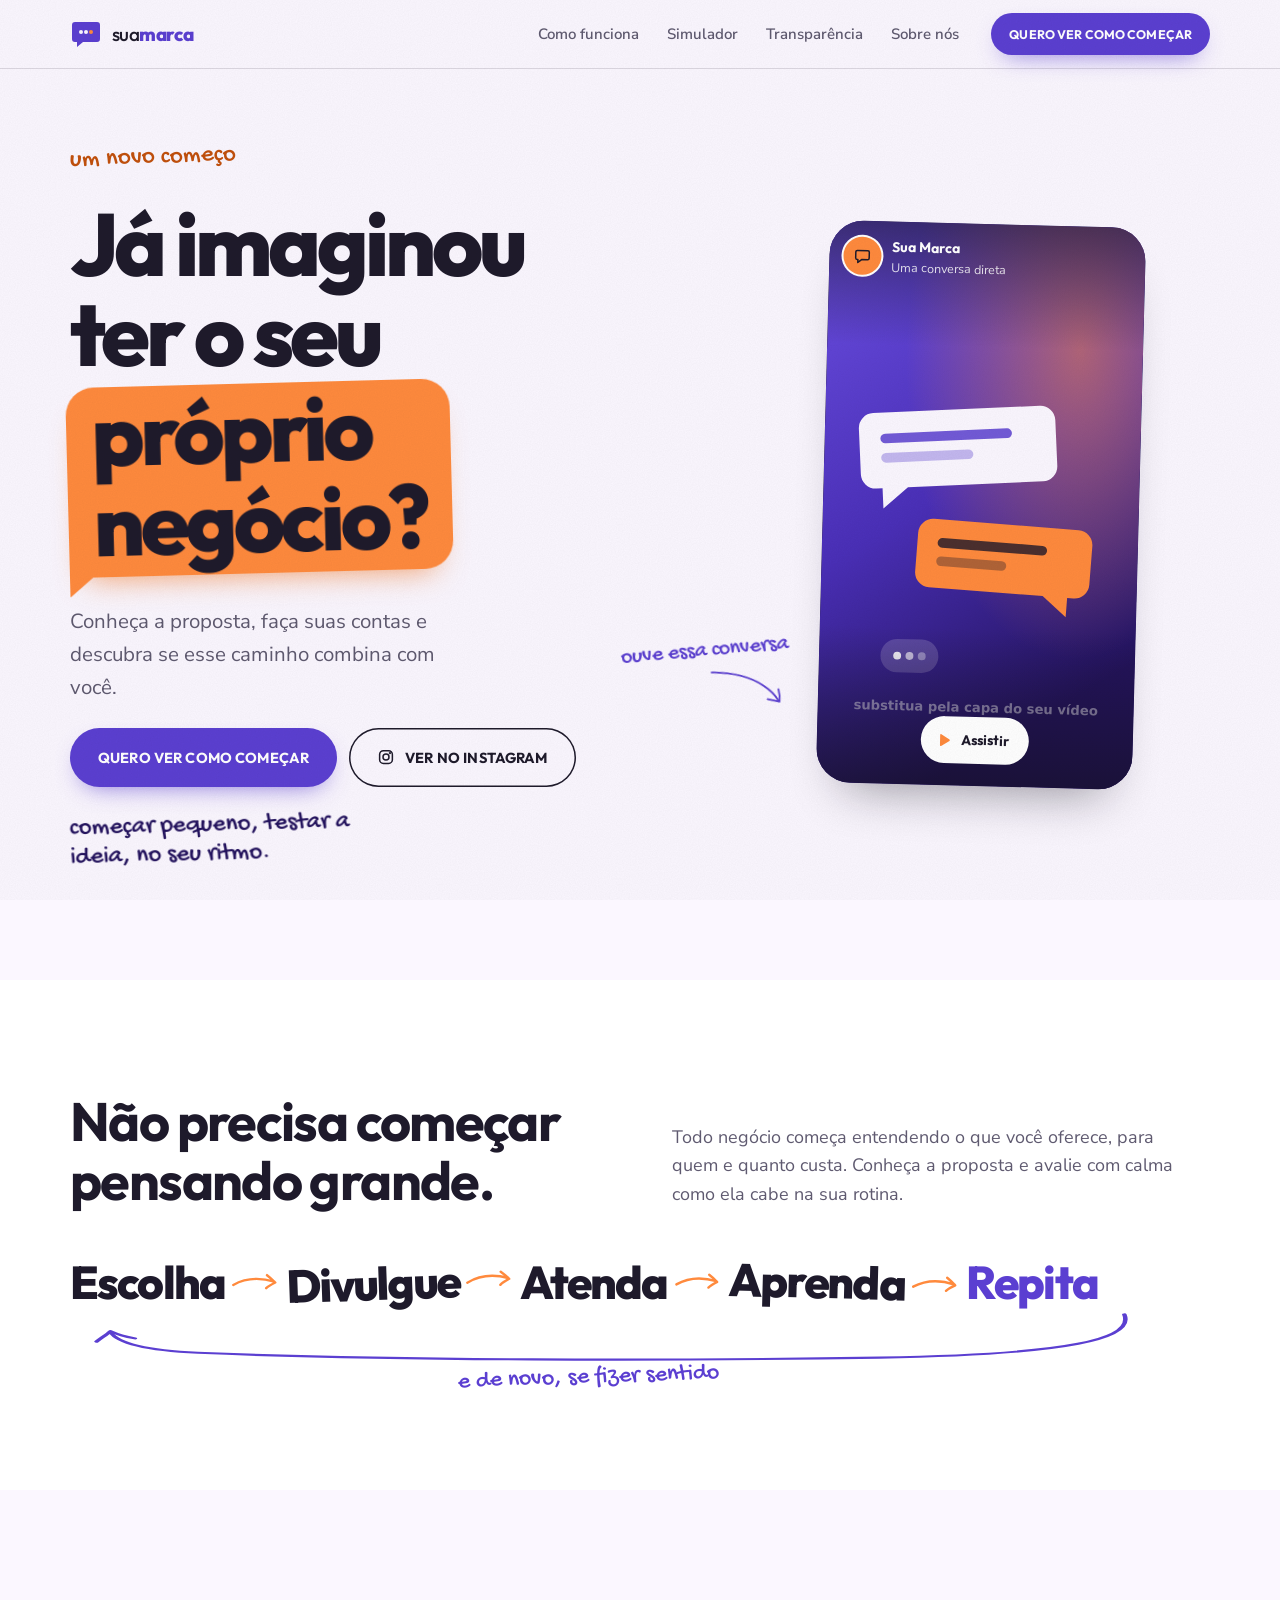
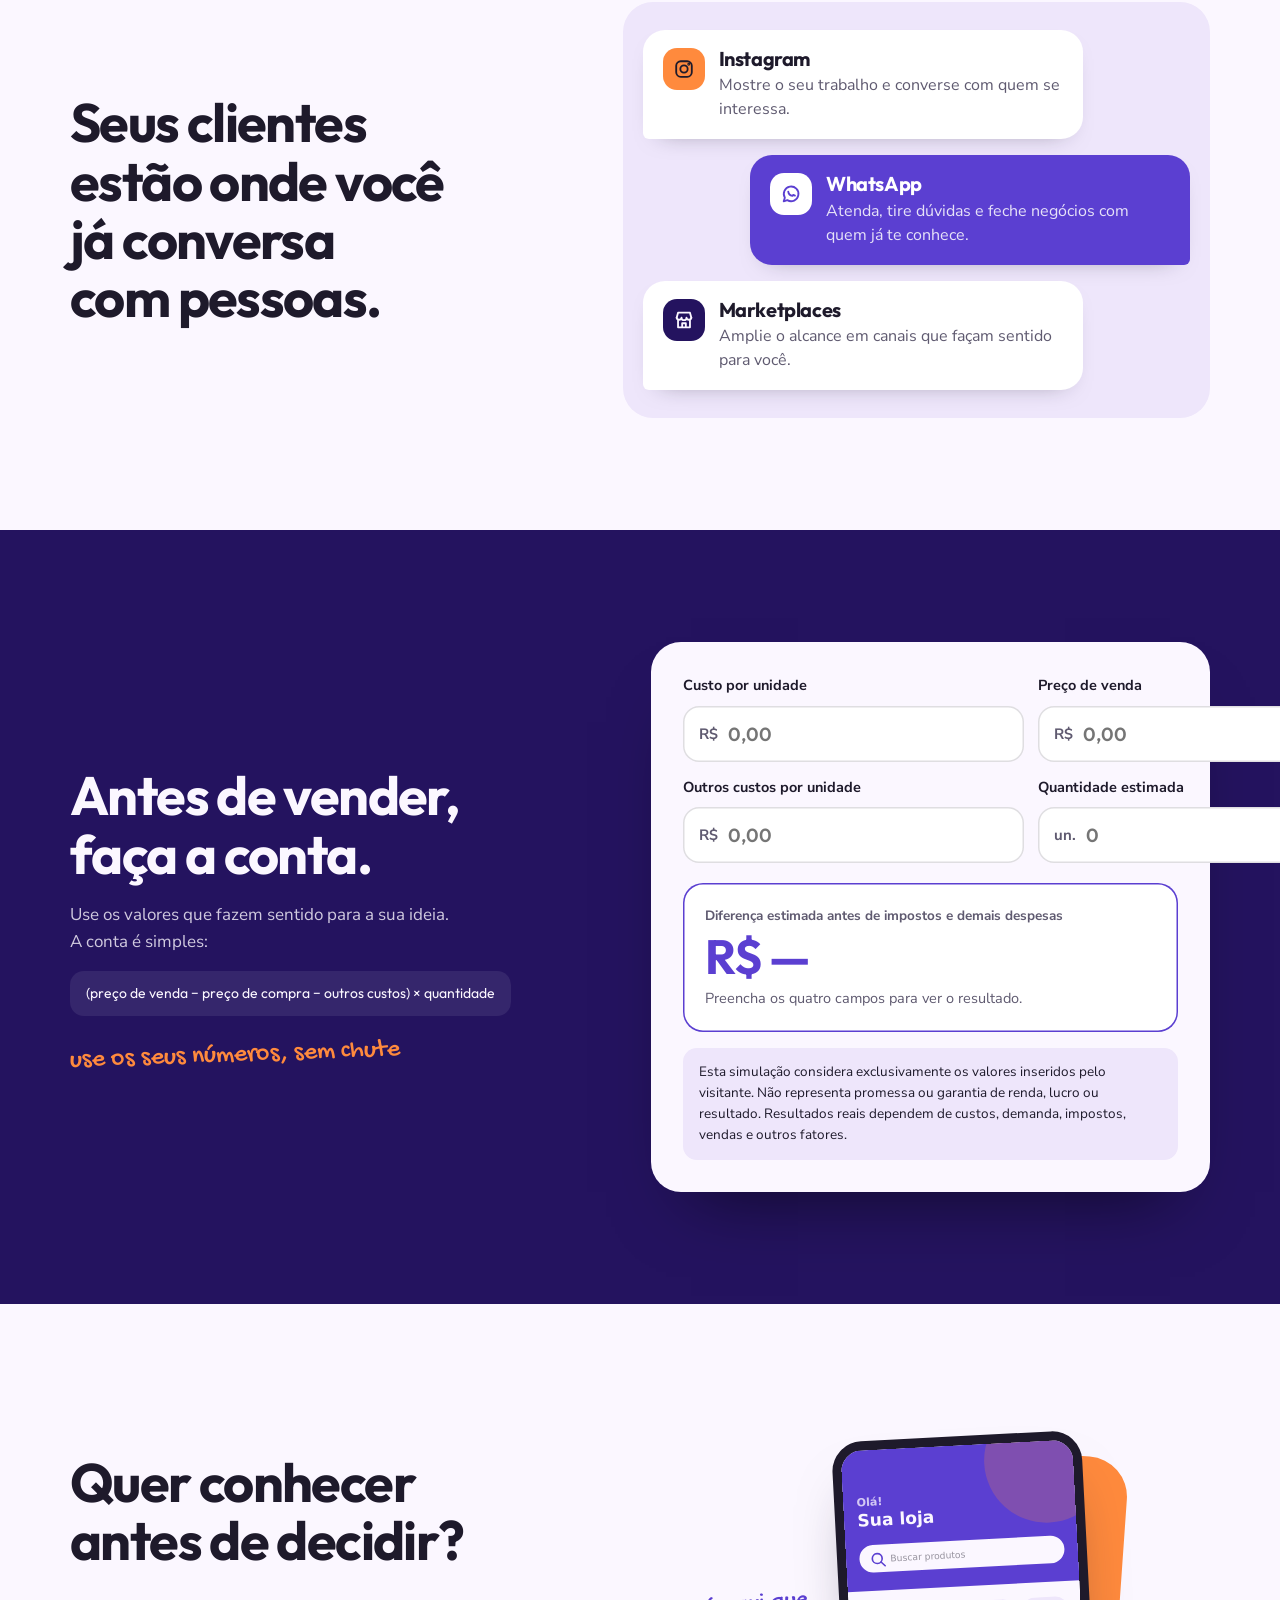
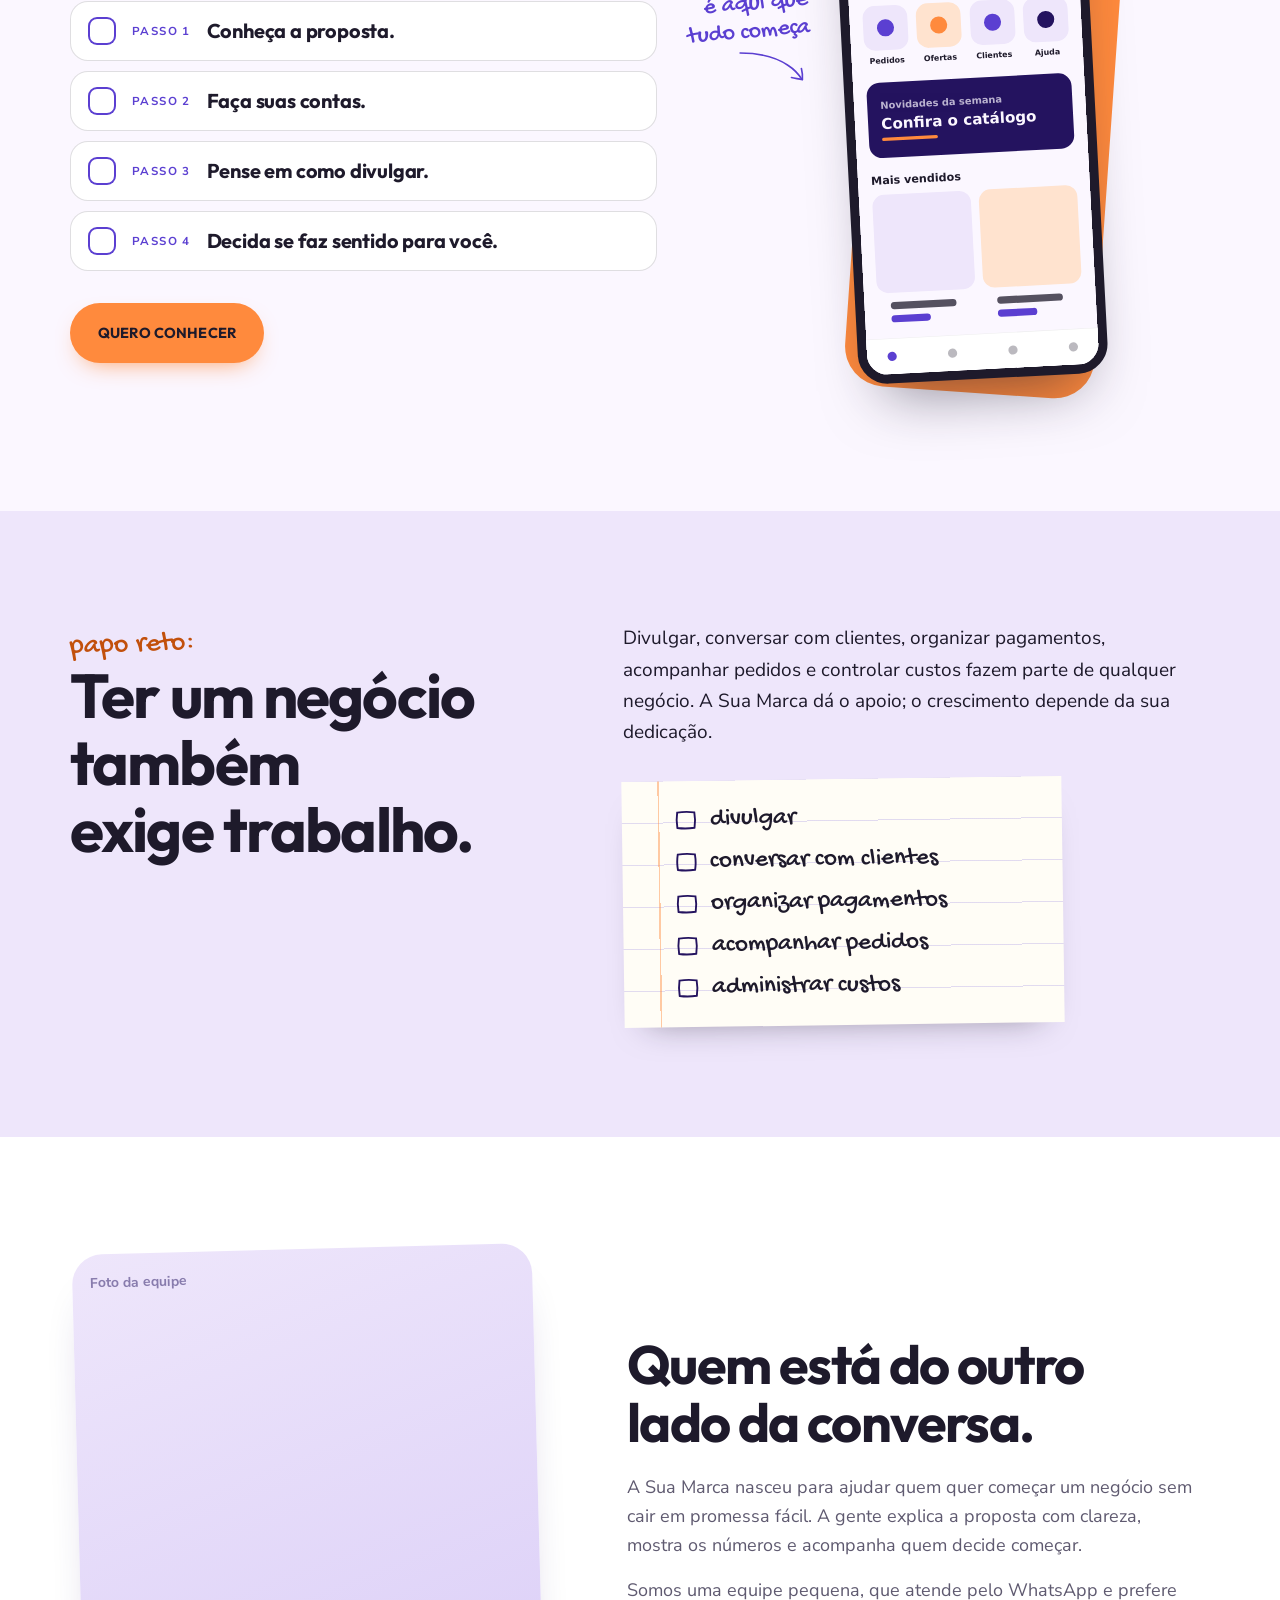
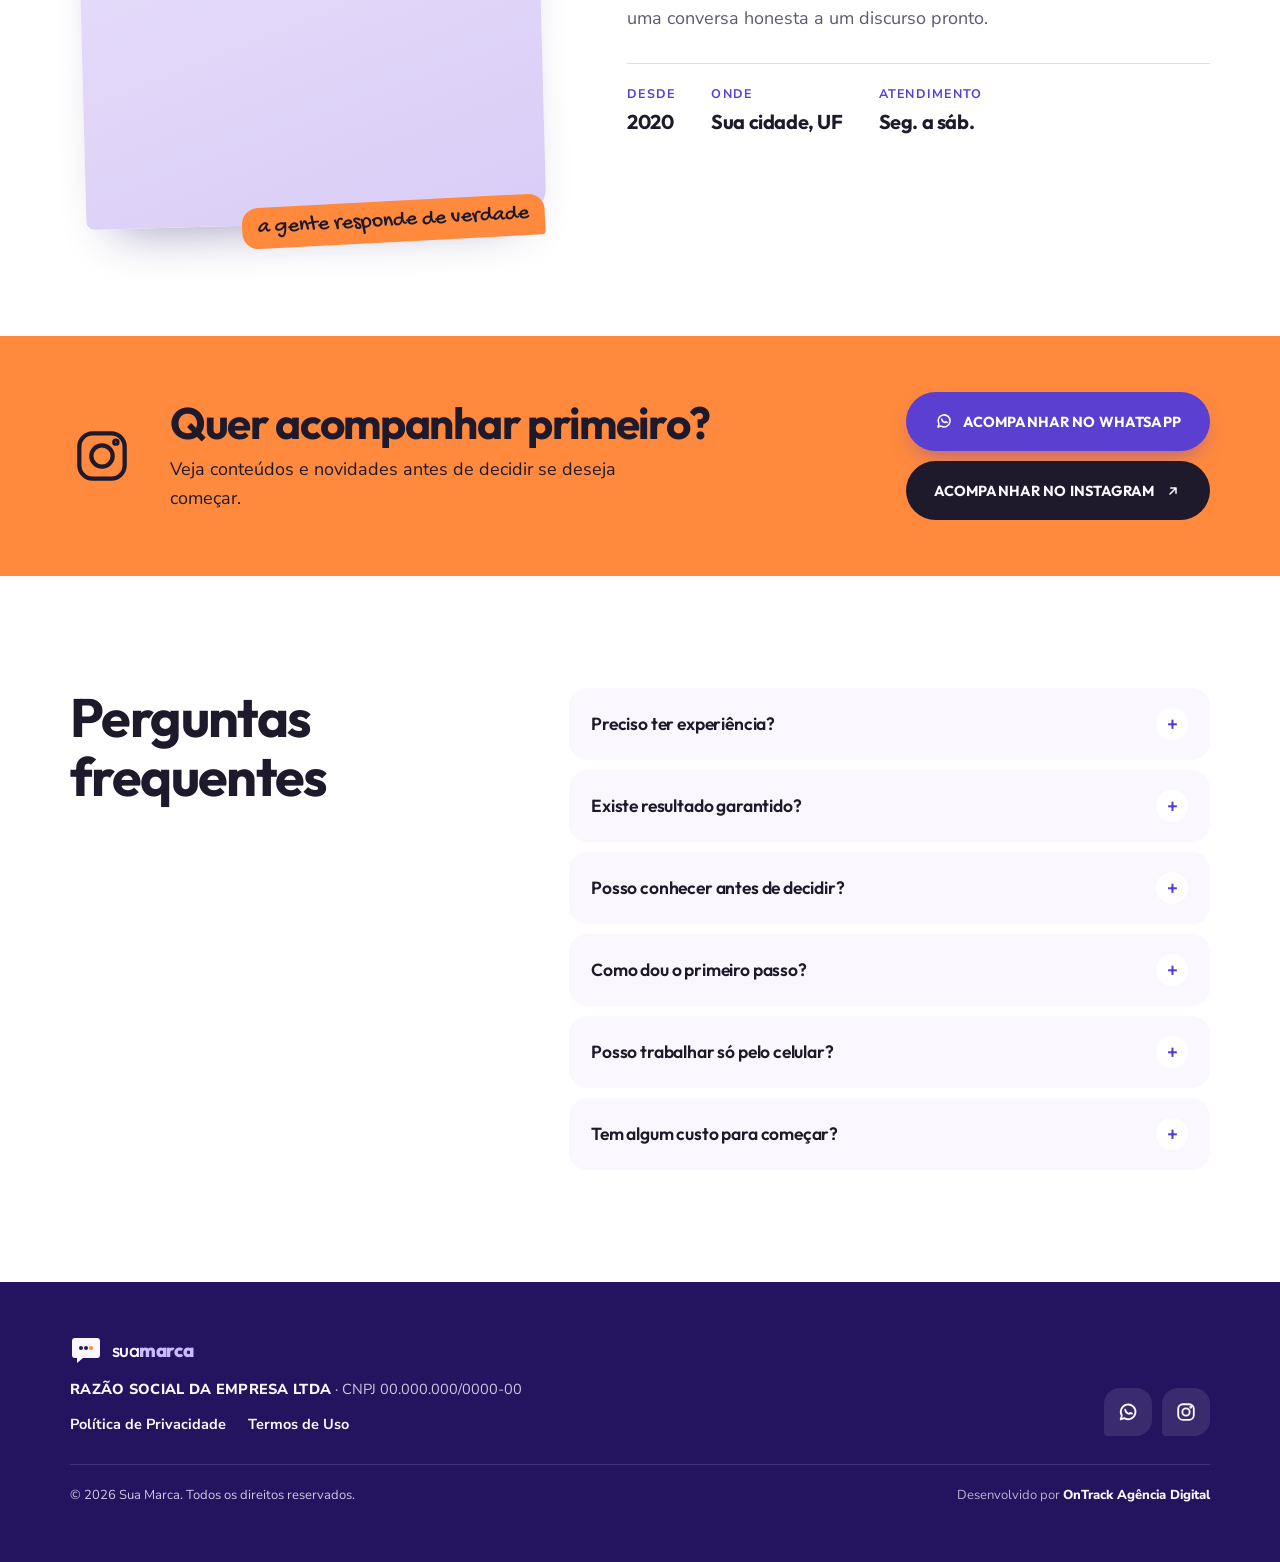
==== commit 6da4cbb5: "Rodapé com redes e crédito da OnTrack; contraste das anotações Co-Authored-By: Claude Opus 5.5 <nore" ====
--- a/index.html
+++ b/index.html
@@ -14,7 +14,7 @@
 <link rel="preconnect" href="https://fonts.googleapis.com">
 <link rel="preconnect" href="https://fonts.gstatic.com" crossorigin>
 <link rel="stylesheet" href="https://fonts.googleapis.com/css2?family=Gochi+Hand&family=Outfit:wght@500;600;700;800&family=Nunito+Sans:opsz,wght@6..12,400;6..12,600;6..12,700;6..12,800&display=swap">
-<link rel="stylesheet" href="style.css?v=7">
+<link rel="stylesheet" href="style.css?v=9">
 </head>
 <body>
 
@@ -280,30 +280,32 @@
 
 </main>
 
-<footer class="footer">
-  <div class="wrap footer-in">
-    <div>
+<footer class="footer rod">
+  <div class="wrap rod-top">
+    <div class="rod-brand">
       <a href="#" translate="no" class="logo logo-light" aria-label="Sua Marca, início">
         <svg class="logo-mark" viewBox="0 0 64 64" aria-hidden="true"><path d="M10 8h44a6 6 0 0 1 6 6v28a6 6 0 0 1-6 6H26l-12 10v-10h-4a6 6 0 0 1-6-6V14a6 6 0 0 1 6-6Z"/><circle cx="22" cy="28" r="4"/><circle cx="32" cy="28" r="4"/><circle cx="42" cy="28" r="4"/></svg>
         <span>sua<b>marca</b></span>
       </a>
-    </div>
-    <div class="footer-company">
-      <p><strong>RAZÃO SOCIAL DA EMPRESA LTDA</strong><br>CNPJ: 00.000.000/0000-00</p>
-    </div>
-    <nav class="footer-links" aria-label="Links institucionais">
-      <a href="politica-de-privacidade.html">Política de Privacidade</a>
-      <a href="termos-de-uso.html">Termos de Uso</a>
-      <!-- TODO: substituir pelo link real: [INSERIR_INSTAGRAM] -->
-      <a href="#" data-instagram data-track="lp_instagram_click" data-location="footer" target="_blank" rel="noopener">Instagram</a>
-    </nav>
+      <p><strong>RAZÃO SOCIAL DA EMPRESA LTDA</strong> · CNPJ 00.000.000/0000-00</p>
+      <nav class="rod-links" aria-label="Links institucionais"><a href="politica-de-privacidade.html">Política de Privacidade</a><a href="termos-de-uso.html">Termos de Uso</a></nav>
+    </div>
+    <div class="rod-soc">
+      <!-- TODO: substituir pelos links reais: [INSERIR_WHATSAPP] e [INSERIR_INSTAGRAM] -->
+      <a href="#" target="_blank" rel="noopener" aria-label="WhatsApp" data-track="lp_whatsapp_click" data-location="footer"><svg class="ic"><use href="#i-wa"/></svg></a>
+      <a href="#" data-instagram target="_blank" rel="noopener" aria-label="Instagram" data-track="lp_instagram_click" data-location="footer"><svg class="ic"><use href="#i-ig"/></svg></a>
+    </div>
   </div>
+  <div class="wrap"><div class="rod-bot">
+    <span>© <span id="ano">2026</span> Sua Marca. Todos os direitos reservados.</span>
+    <a class="rod-credit" href="https://www.ontrackagenciadigital.com.br/" target="_blank" rel="noopener">Desenvolvido por <b>OnTrack Agência Digital</b></a>
+  </div></div>
 </footer>
 
 <div class="sticky">
   <a class="btn btn-green btn-lg" href="#" data-track="lp_app_click" data-location="sticky_mobile">QUERO VER COMO COMEÇAR</a>
 </div>
 
-<script src="main.js?v=2"></script>
+<script src="main.js?v=3"></script>
 </body>
 </html>
--- a/style.css
+++ b/style.css
@@ -341,3 +341,18 @@
 @media (max-width:480px){ .about-facts{ grid-template-columns:1fr 1fr; } }
 .about-img{ align-items:flex-start; }
 @media (max-width:899px){ .about-img{ aspect-ratio:4 / 3; } .about-cap{ font-size:19px; right:8px; } }
+
+/* rodapé: marca, CNPJ, redes e crédito da agência */
+.rod{ padding-top:52px; }
+.rod-top{ display:grid; gap:28px; padding-bottom:28px; } @media (min-width:800px){ .rod-top{ grid-template-columns:1fr auto; align-items:end; gap:48px; } }
+.rod-brand{ display:grid; gap:12px; justify-items:start; } .rod-brand p{ line-height:1.55; } .rod-brand strong{ color:var(--cream); font-weight:800; letter-spacing:.02em; }
+.rod-links{ display:flex; flex-wrap:wrap; gap:8px 22px; } .rod-links a{ color:var(--cream); font-weight:700; text-decoration:none; } .rod-links a:hover{ color:var(--coral); }
+.rod-soc{ display:flex; gap:10px; }
+.rod-soc a{ display:grid; place-items:center; width:48px; height:48px; border-radius:16px 16px 16px 4px; background:rgba(251,247,255,.1); color:var(--cream); transition:background-color .2s, color .2s, transform .2s; }
+.rod-soc a:hover{ background:var(--coral); color:var(--ink); transform:translateY(-2px); }
+.rod-soc .ic{ width:22px; height:22px; }
+.rod-bot{ display:flex; flex-wrap:wrap; justify-content:space-between; gap:8px 24px; padding-top:20px; border-top:1px solid rgba(251,247,255,.14); font-size:13px; }
+.rod-credit{ color:rgba(251,247,255,.7); text-decoration:none; } .rod-credit b{ color:var(--cream); font-weight:800; transition:color .2s; } .rod-credit:hover b{ color:var(--coral); }
+
+/* anotações laranja em fundo claro: tom mais escuro para leitura */
+.hero .eyebrow, .honest-kicker{ color:#C2500C; }
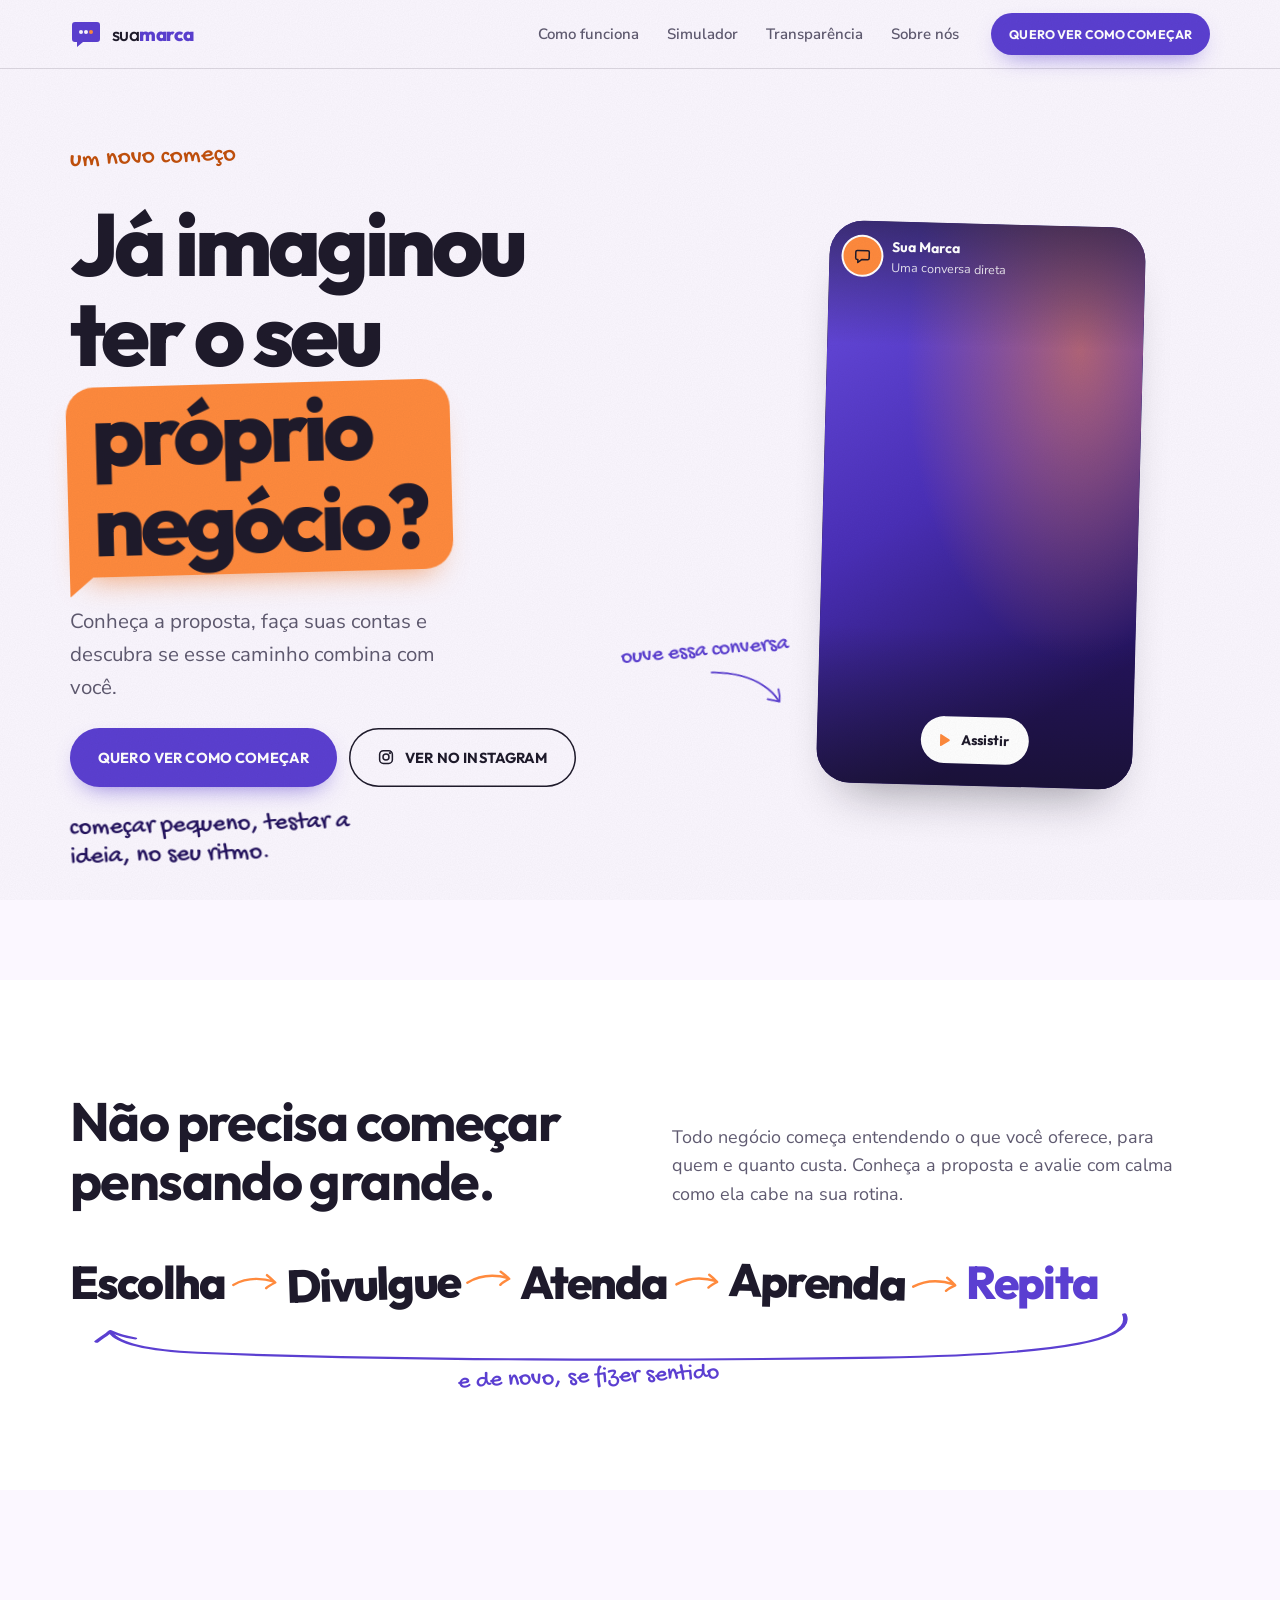
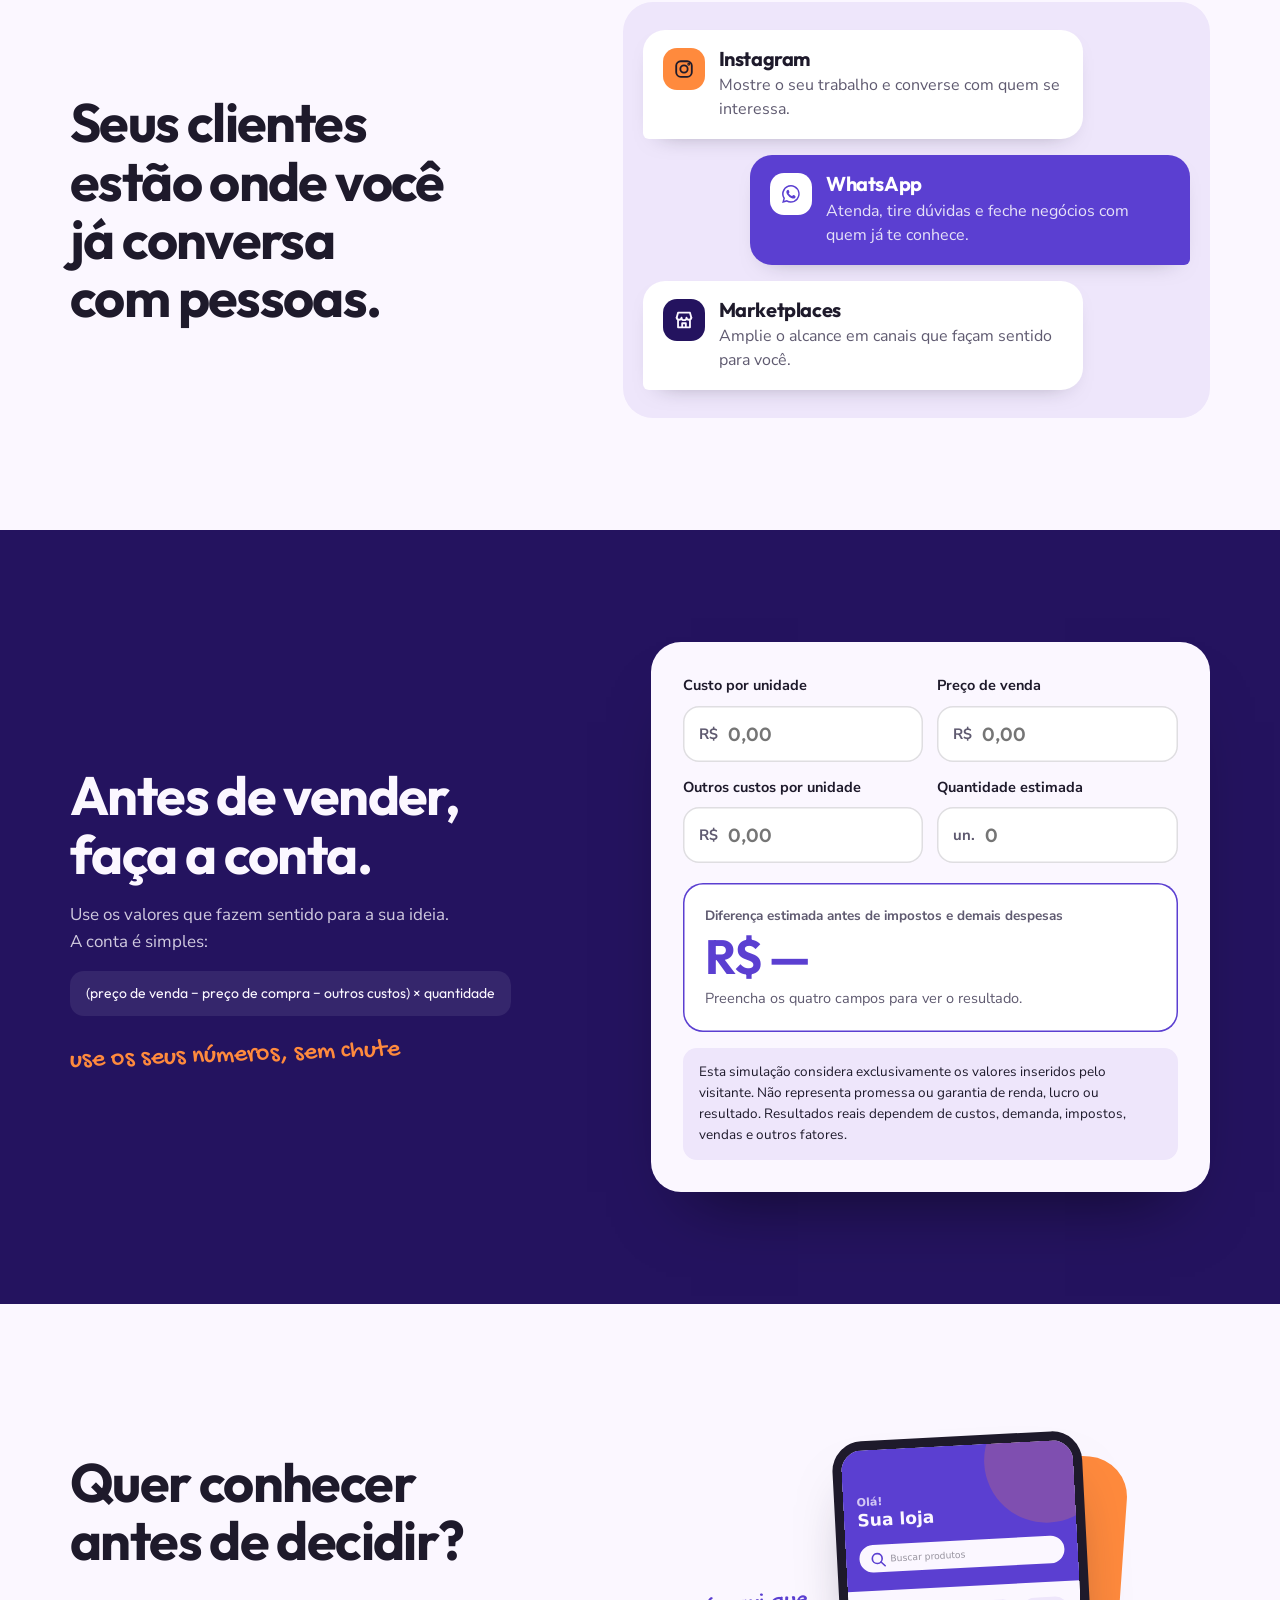
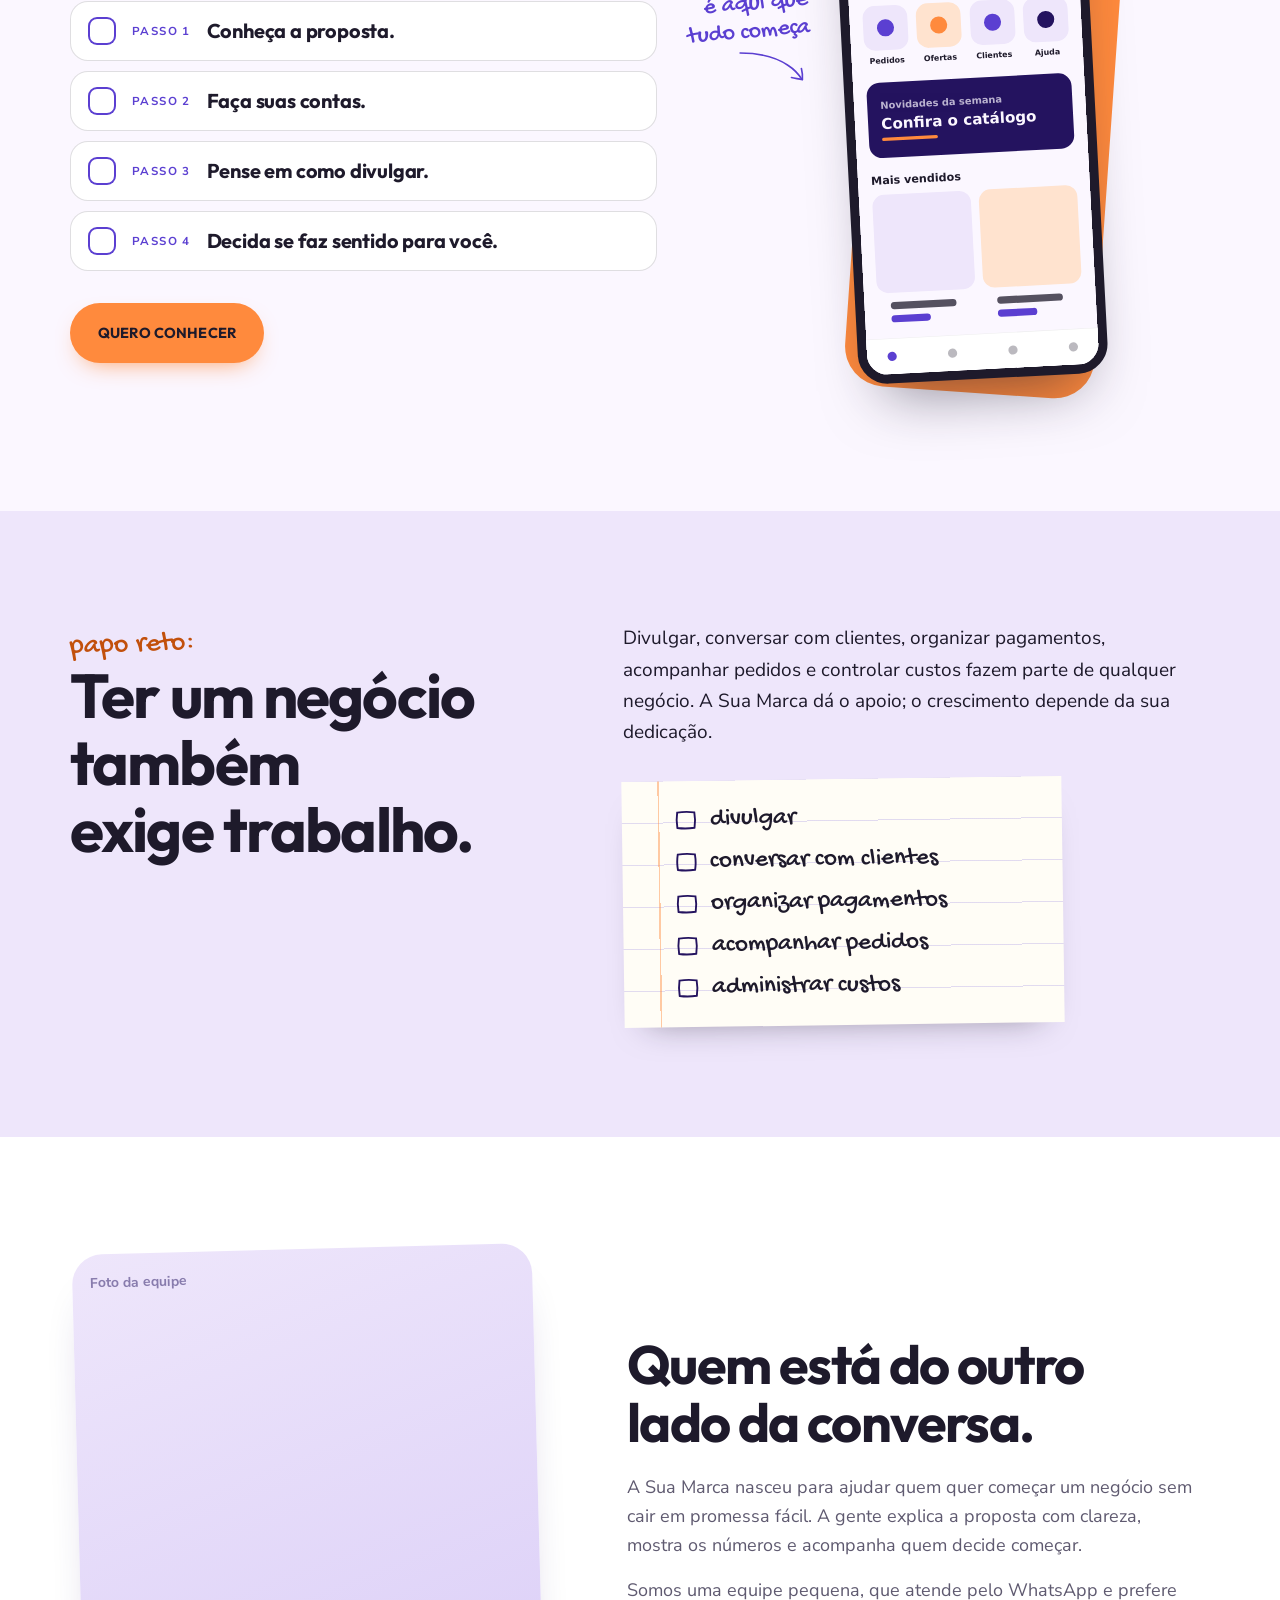
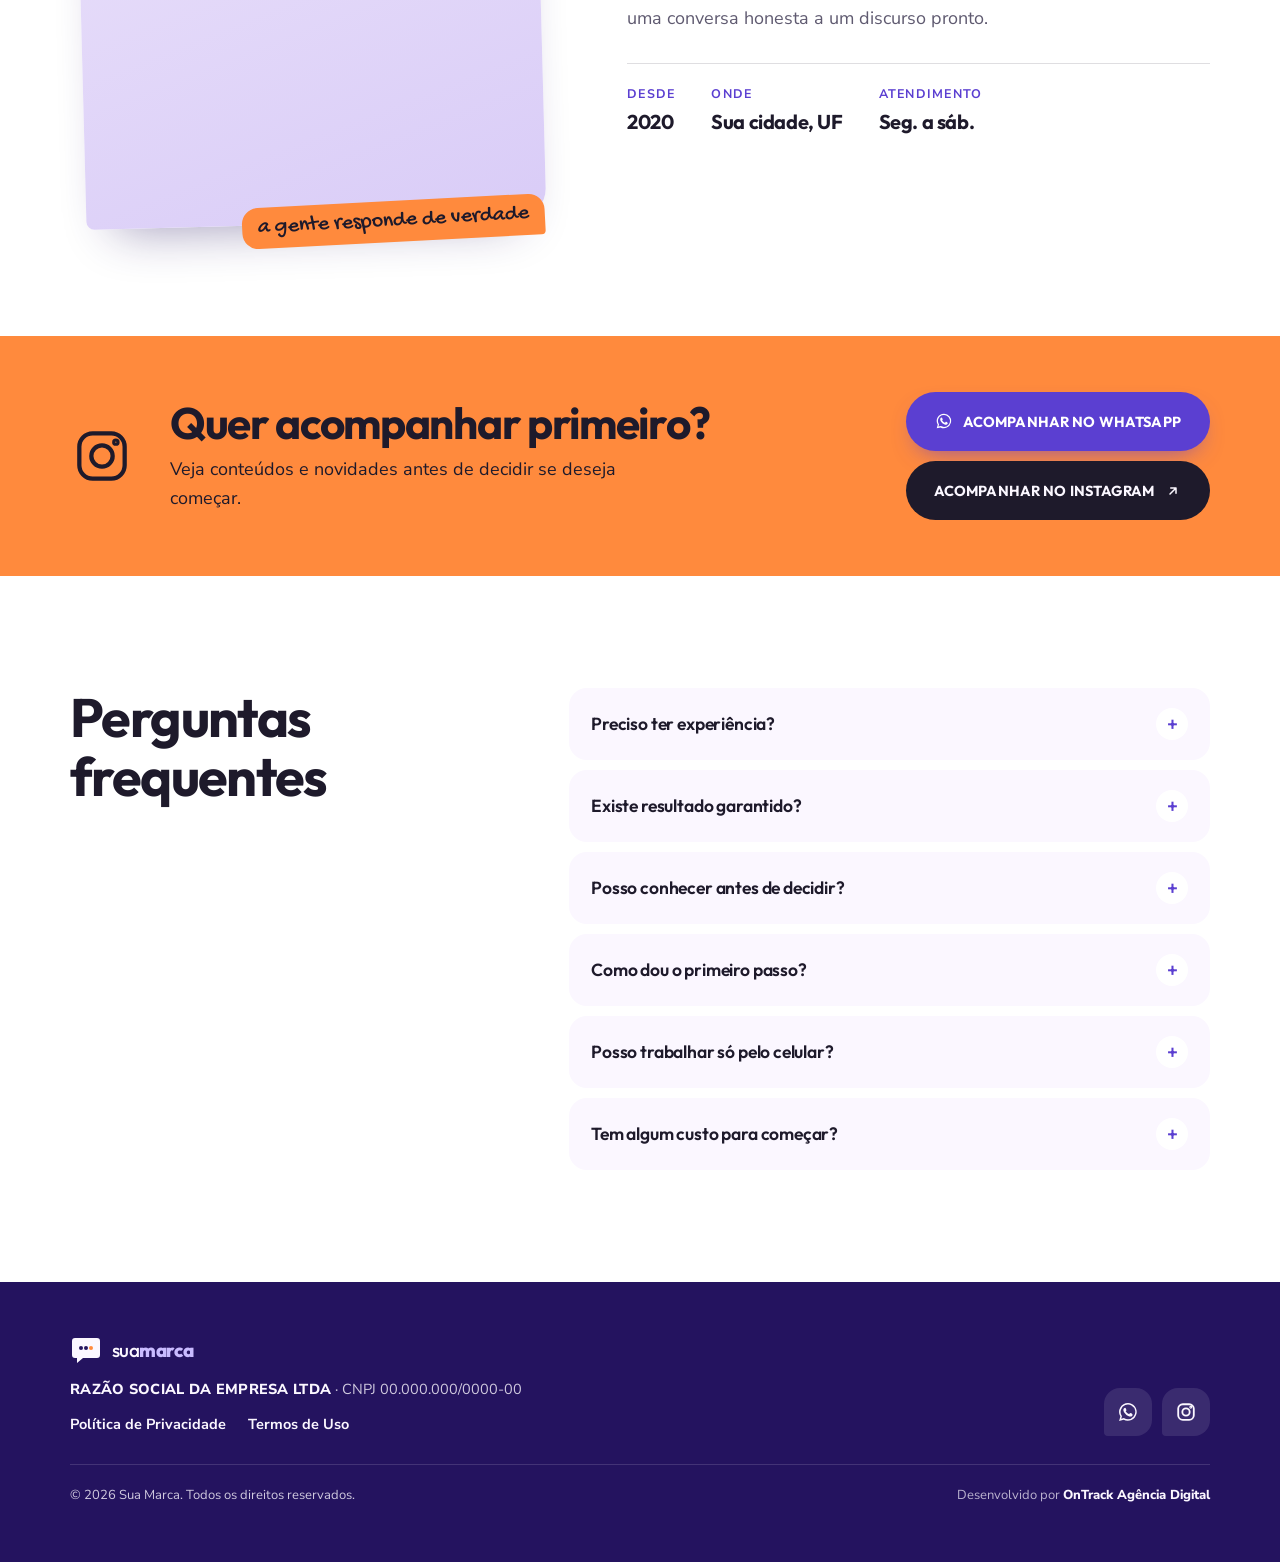
==== commit 998b08d4: "Simulador sem vazar, capa do vídeo limpa, ícone do WhatsApp oficial Co-Authored-By: Claude Opus 5.5 " ====
--- a/index.html
+++ b/index.html
@@ -14,7 +14,7 @@
 <link rel="preconnect" href="https://fonts.googleapis.com">
 <link rel="preconnect" href="https://fonts.gstatic.com" crossorigin>
 <link rel="stylesheet" href="https://fonts.googleapis.com/css2?family=Gochi+Hand&family=Outfit:wght@500;600;700;800&family=Nunito+Sans:opsz,wght@6..12,400;6..12,600;6..12,700;6..12,800&display=swap">
-<link rel="stylesheet" href="style.css?v=9">
+<link rel="stylesheet" href="style.css?v=10">
 </head>
 <body>
 
@@ -24,7 +24,7 @@
     <symbol id="i-out" viewBox="0 0 24 24"><path d="M8 16 16 8M9 8h7v7"/></symbol>
     <symbol id="i-play" viewBox="0 0 24 24"><path d="M8 5v14l11-7Z"/></symbol>
     <symbol id="i-ig" viewBox="0 0 24 24"><rect x="3.5" y="3.5" width="17" height="17" rx="5"/><circle cx="12" cy="12" r="4"/><circle cx="17.2" cy="6.8" r=".6"/></symbol>
-    <symbol id="i-wa" viewBox="0 0 24 24"><path d="M4 20l1.3-4A8 8 0 1 1 8 18.7Z"/><path d="M9 9.5c.3 2.4 2.1 4.2 4.5 4.6l1-1.1 1.8.8"/></symbol>
+    <symbol id="i-wa" viewBox="0 0 24 24"><path fill="currentColor" stroke="none" d="M12 2.2a9.7 9.7 0 0 0-8.3 14.7L2.3 21.8l5-1.3A9.7 9.7 0 1 0 12 2.2Zm0 17.7a8 8 0 0 1-4.1-1.1l-.3-.2-3 .8.8-2.9-.2-.3A8 8 0 1 1 12 19.9Zm4.4-6c-.2-.1-1.4-.7-1.7-.8-.2-.1-.4-.1-.5.1l-.8 1c-.1.2-.3.2-.5.1a6.6 6.6 0 0 1-3.3-2.9c-.2-.4.2-.4.7-1.3.1-.2 0-.3 0-.4l-.8-1.8c-.2-.5-.4-.4-.5-.4h-.5a.9.9 0 0 0-.7.3 2.8 2.8 0 0 0-.9 2.1 4.9 4.9 0 0 0 1 2.6 11.2 11.2 0 0 0 4.3 3.8c1.6.7 2.2.7 3 .6.5-.1 1.4-.6 1.6-1.2.2-.6.2-1.1.1-1.2l-.5-.4Z"/></symbol>
     <symbol id="i-shop" viewBox="0 0 24 24"><path d="M4 9.5 5.5 4h13L20 9.5"/><path d="M4 9.5a2.7 2.7 0 0 0 5.3 0 2.7 2.7 0 0 0 5.4 0 2.7 2.7 0 0 0 5.3 0"/><path d="M5.5 12.5V20h13v-7.5M10 20v-4.5h4V20"/></symbol>
     <symbol id="i-box" viewBox="0 0 24 24"><path d="m12 3 8 4.5v9L12 21l-8-4.5v-9Z"/><path d="m4 7.5 8 4.5 8-4.5M12 12v9"/></symbol>
     <symbol id="i-chat" viewBox="0 0 24 24"><path d="M5 5h14a2 2 0 0 1 2 2v8a2 2 0 0 1-2 2h-8l-5 4v-4H5a2 2 0 0 1-2-2V7a2 2 0 0 1 2-2Z"/></symbol>
--- a/style.css
+++ b/style.css
@@ -356,3 +356,8 @@
 
 /* anotações laranja em fundo claro: tom mais escuro para leitura */
 .hero .eyebrow, .honest-kicker{ color:#C2500C; }
+
+/* simulador: campos nunca passam do cartão */
+.calc{ min-width:0; }
+.calc-fields > *{ min-width:0; }
+.money input{ width:100%; }
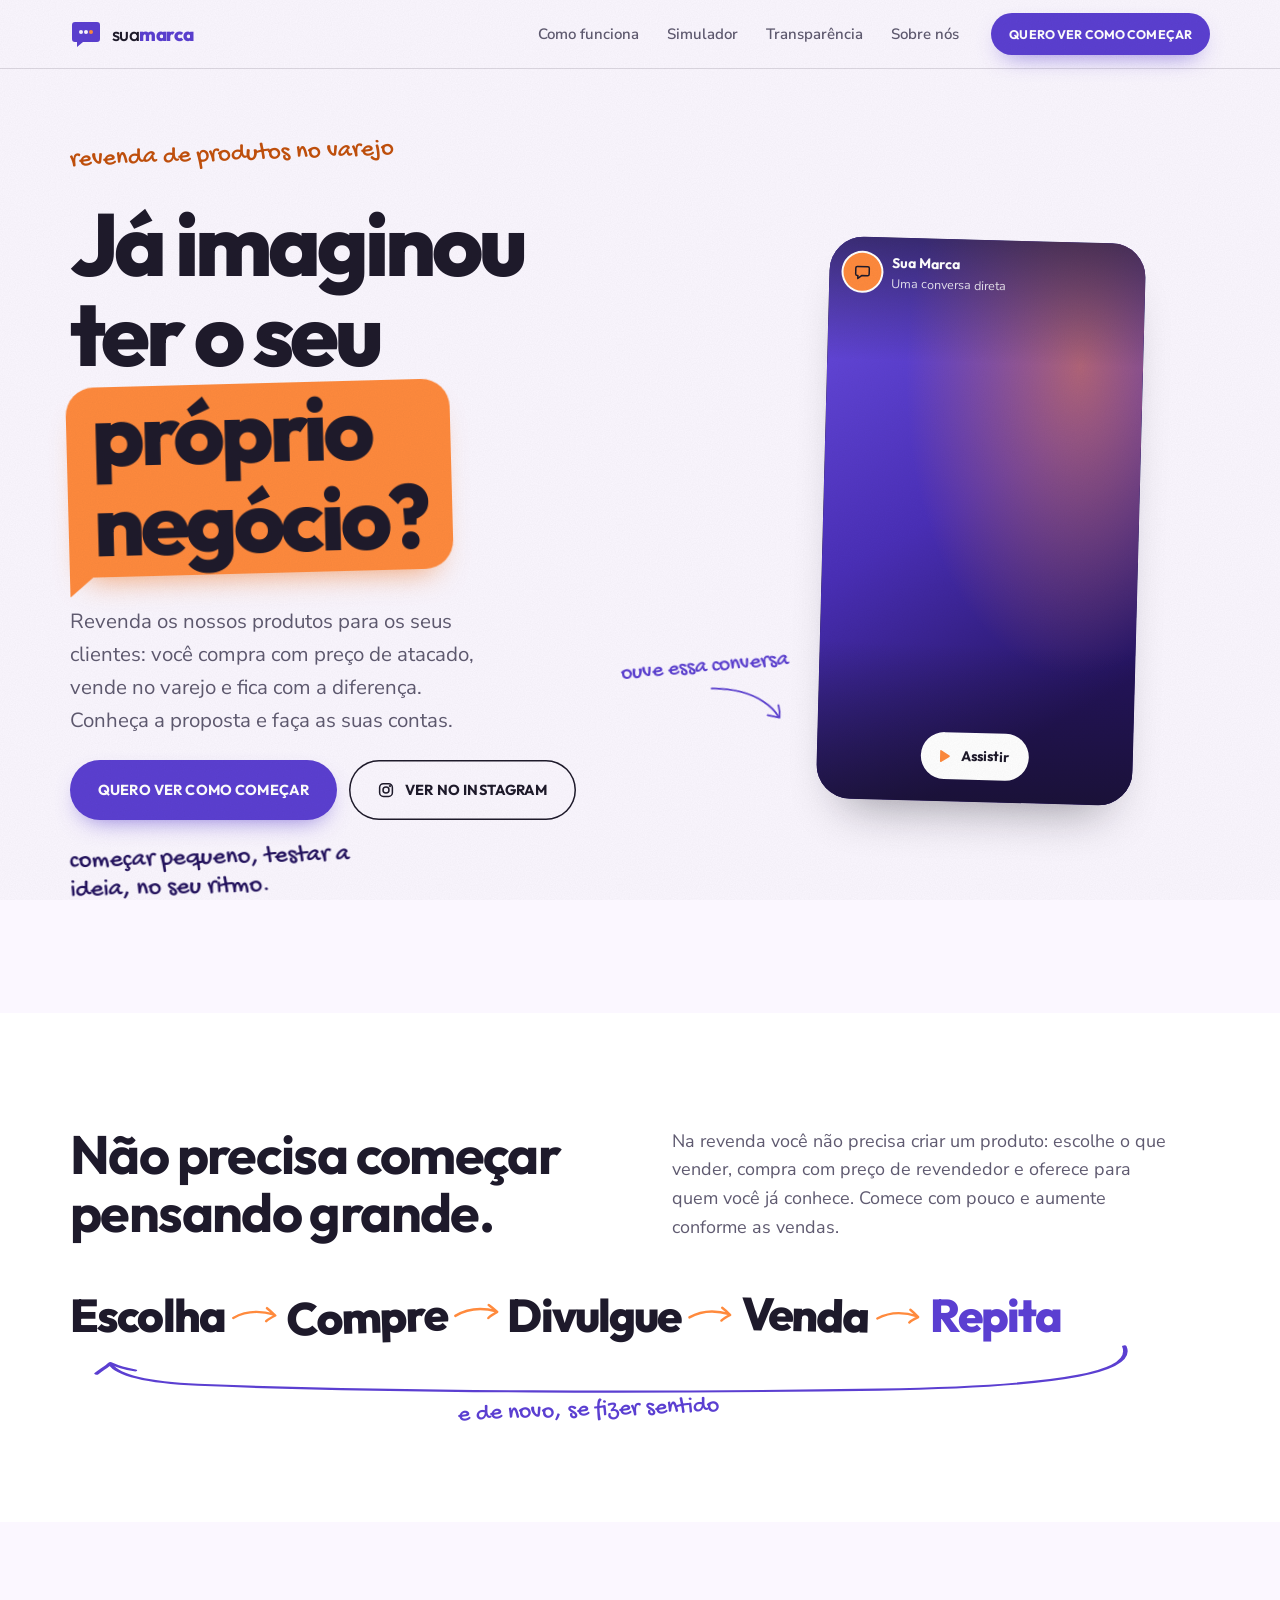
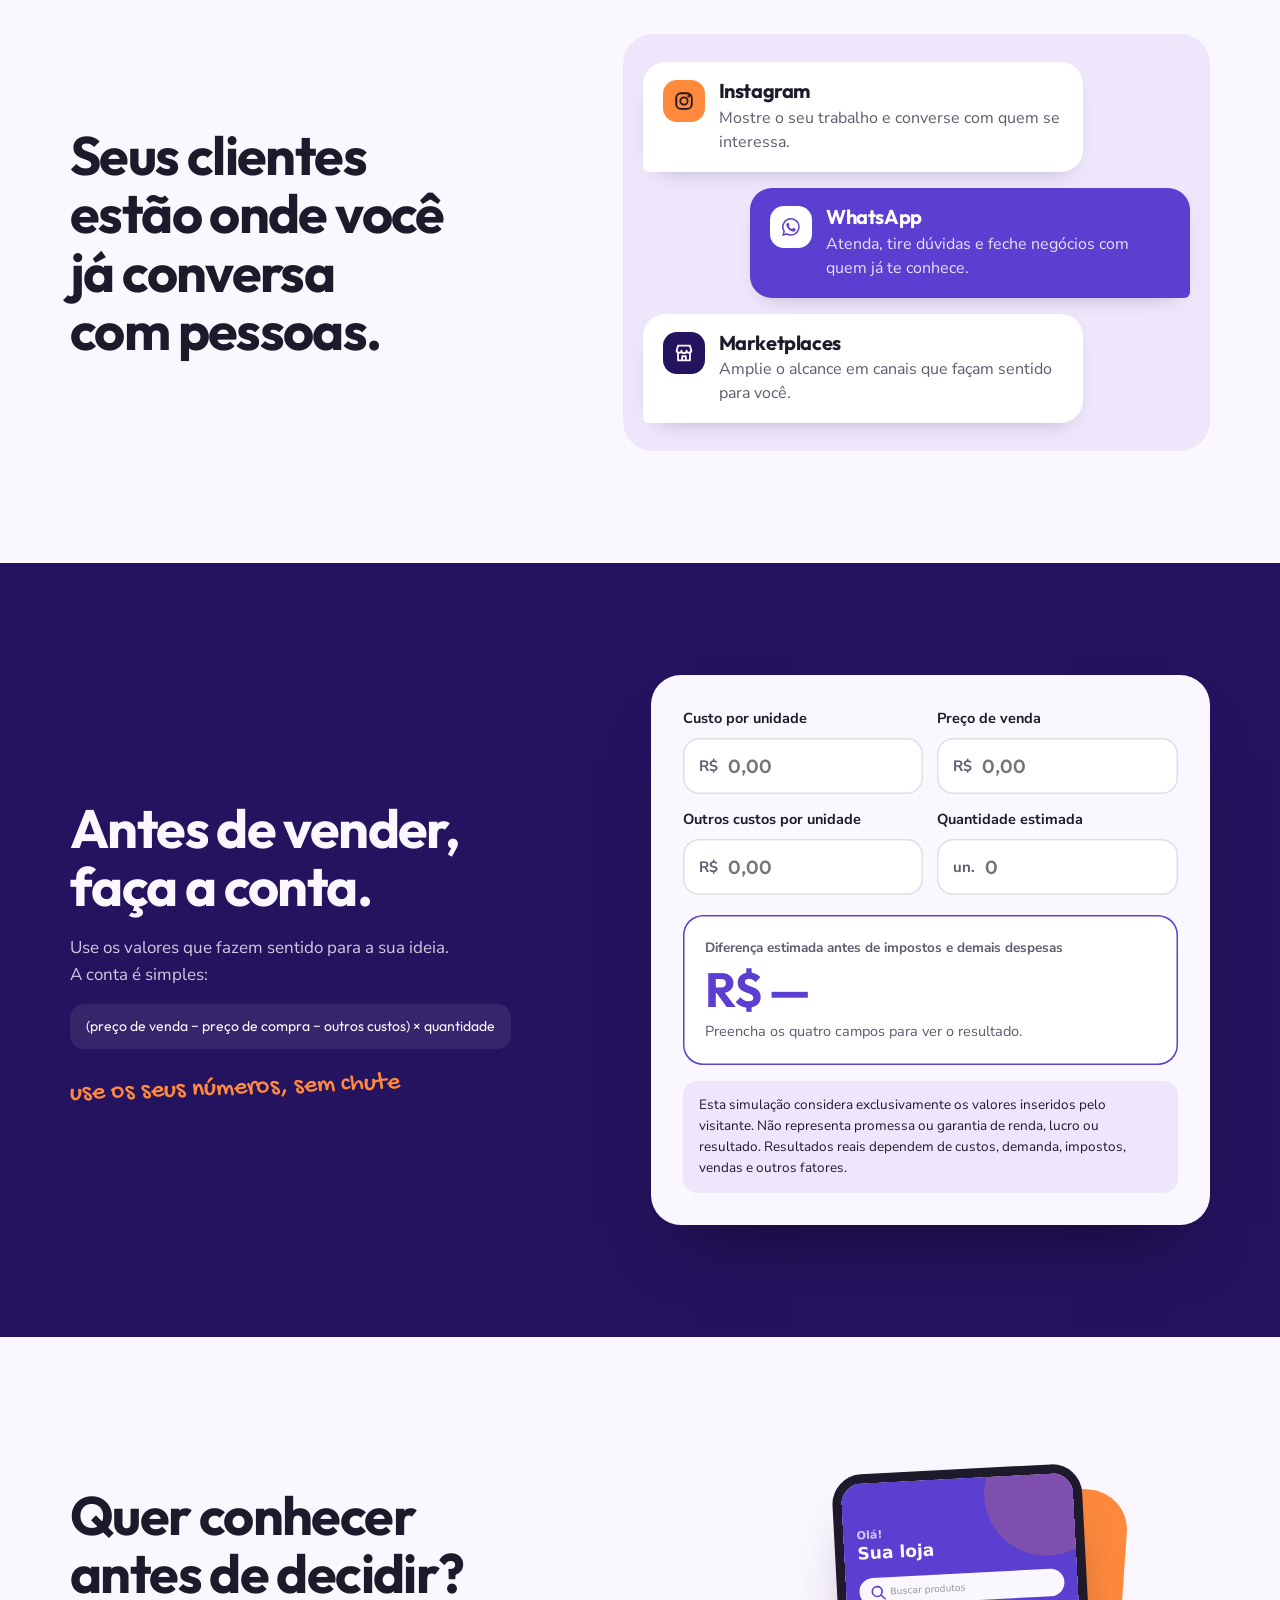
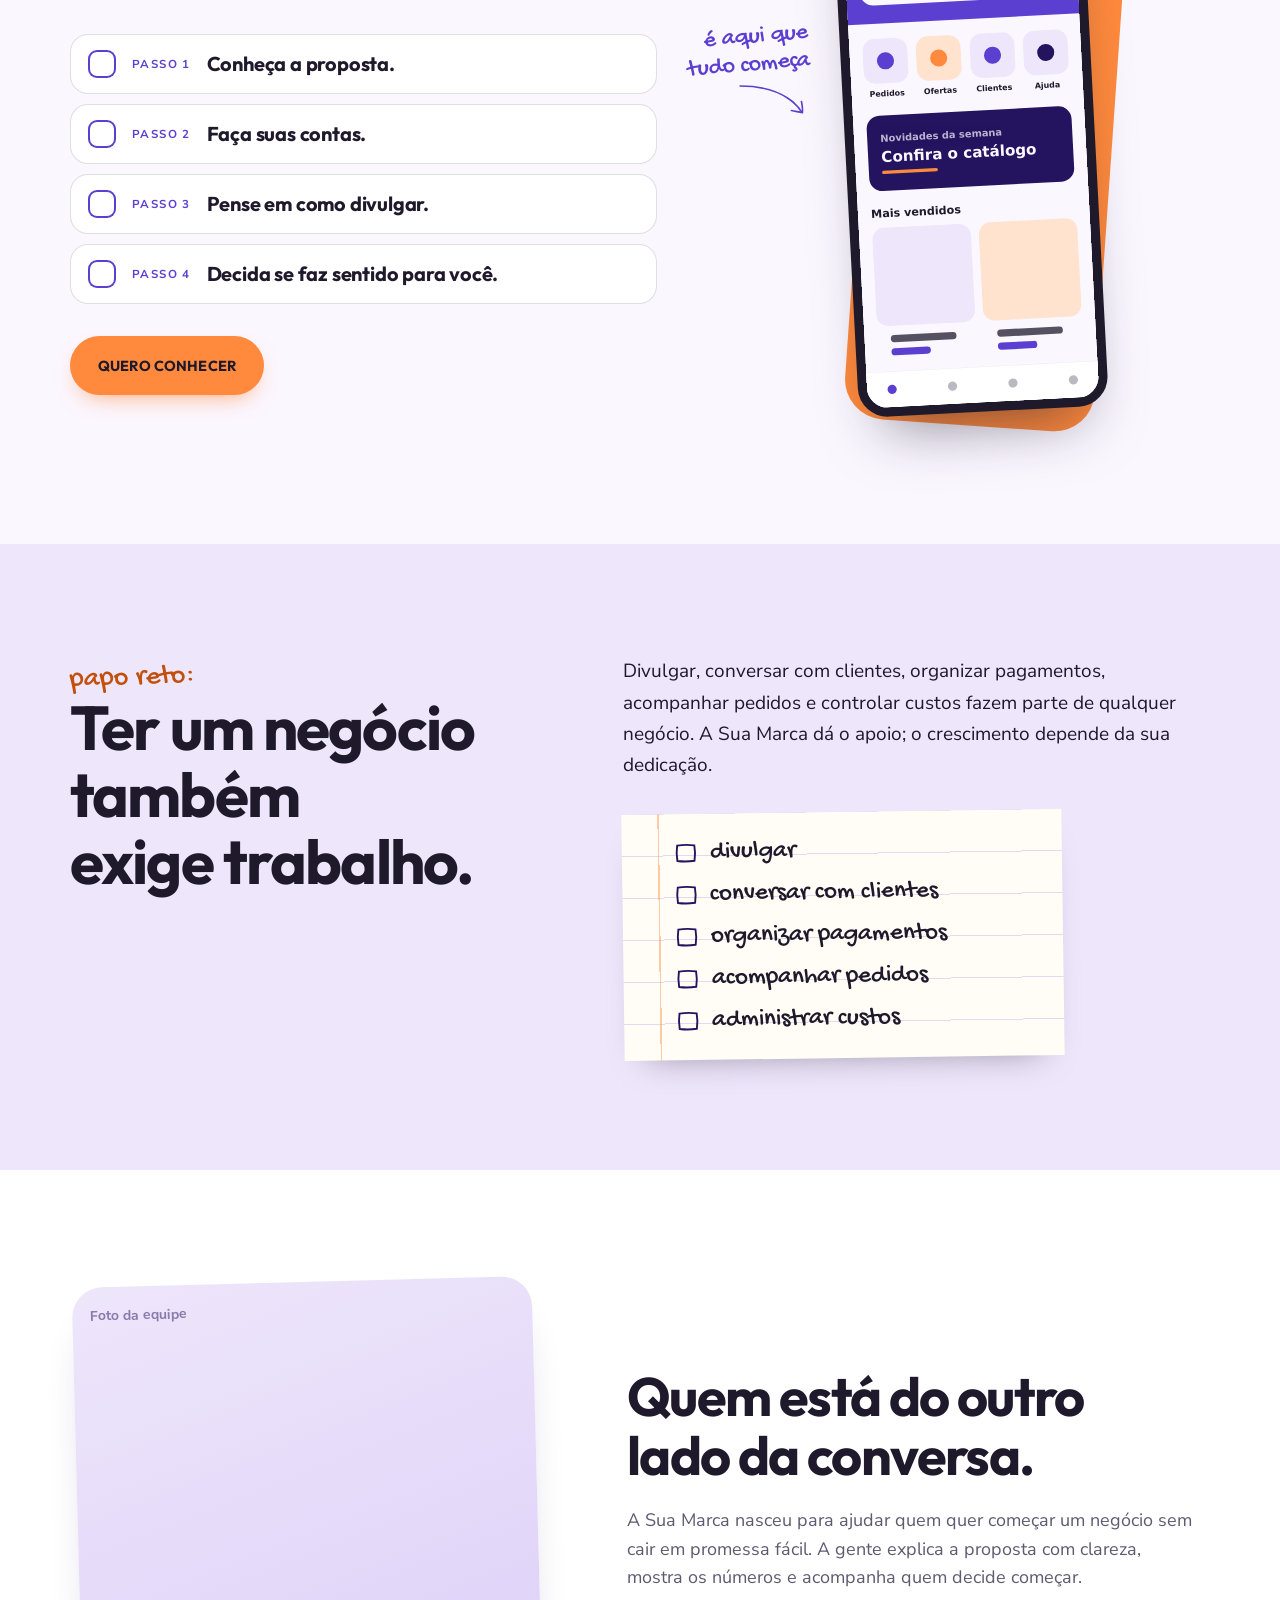
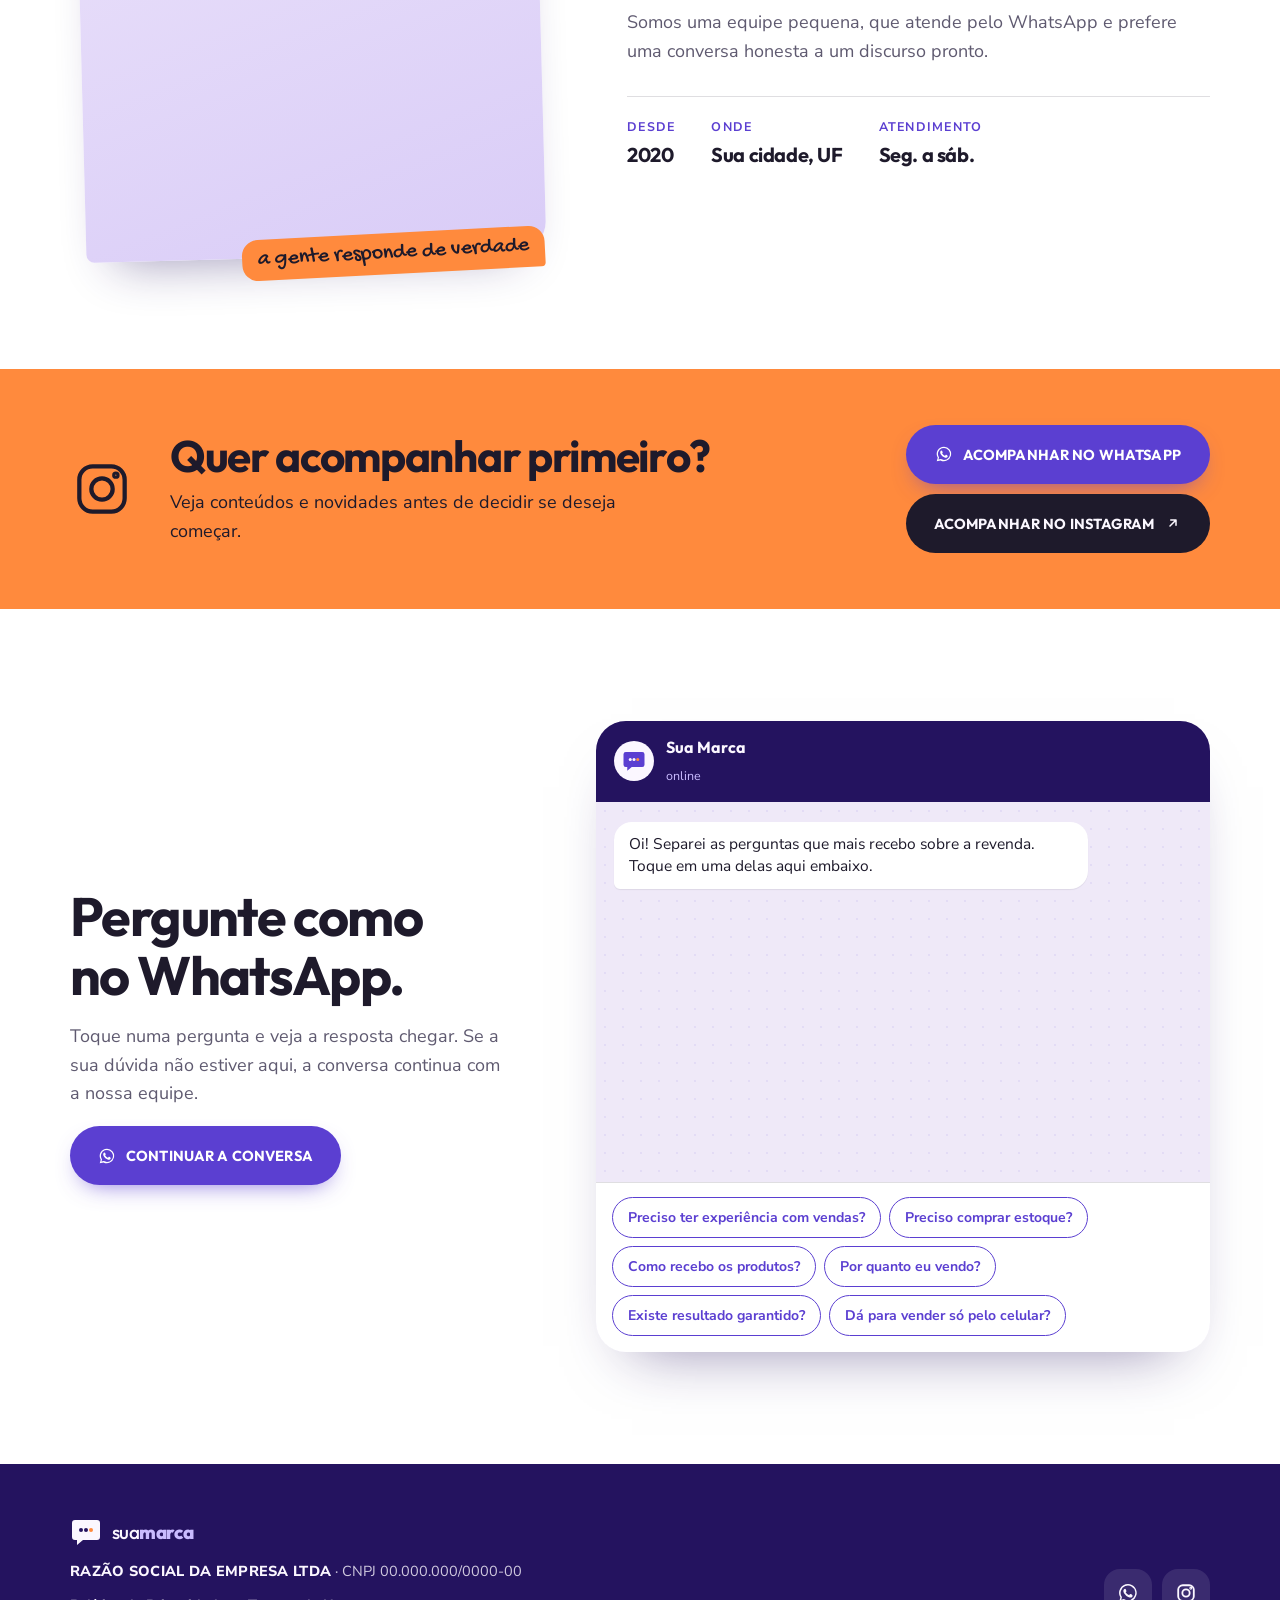
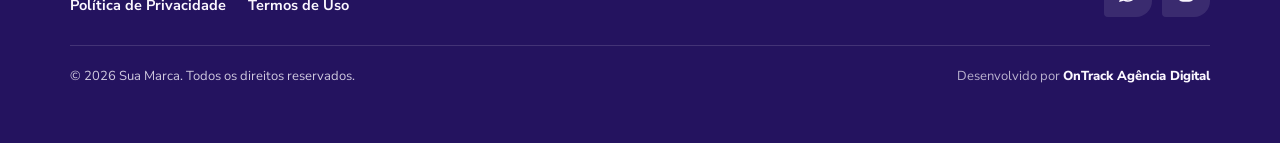
==== commit 9aef36d8: "Revenda no varejo explicada no topo; dúvidas em forma de conversa Co-Authored-By: Claude Opus 5.5 <n" ====
--- a/index.html
+++ b/index.html
@@ -4,7 +4,7 @@
 <meta charset="UTF-8">
 <meta name="viewport" content="width=device-width, initial-scale=1.0, viewport-fit=cover">
 <title>Sua Marca — Já imaginou ter o seu próprio negócio?</title>
-<meta name="description" content="Conheça a proposta, faça suas contas e descubra se ter o seu próprio negócio combina com você.">
+<meta name="description" content="Revenda produtos no varejo com o apoio da Sua Marca: compre com preço de atacado, venda para os seus clientes e faça as suas contas no simulador.">
 <meta name="theme-color" content="#FBF7FF">
 <meta property="og:title" content="Sua Marca — Já imaginou ter o seu próprio negócio?">
 <meta property="og:description" content="Conheça os produtos, faça suas contas e descubra se essa atividade combina com você.">
@@ -14,7 +14,7 @@
 <link rel="preconnect" href="https://fonts.googleapis.com">
 <link rel="preconnect" href="https://fonts.gstatic.com" crossorigin>
 <link rel="stylesheet" href="https://fonts.googleapis.com/css2?family=Gochi+Hand&family=Outfit:wght@500;600;700;800&family=Nunito+Sans:opsz,wght@6..12,400;6..12,600;6..12,700;6..12,800&display=swap">
-<link rel="stylesheet" href="style.css?v=10">
+<link rel="stylesheet" href="style.css?v=12">
 </head>
 <body>
 
@@ -63,7 +63,7 @@
   <section class="hero">
     <div class="wrap hero-grid">
       <div class="hero-head">
-        <p class="eyebrow">um novo começo</p>
+        <p class="eyebrow">revenda de produtos no varejo</p>
         <h1>Já imaginou ter o seu <span class="bubble-word">próprio negócio?</span></h1>
       </div>
 
@@ -79,7 +79,7 @@
       </div>
 
       <div class="hero-body">
-        <p class="lead">Conheça a proposta, faça suas contas e descubra se esse caminho combina com você.</p>
+        <p class="lead">Revenda os nossos produtos para os seus clientes: você compra com preço de atacado, vende no varejo e fica com a diferença. Conheça a proposta e faça as suas contas.</p>
         <div class="actions">
           <a class="btn btn-green btn-lg" href="#" data-track="lp_app_click" data-location="hero">QUERO VER COMO COMEÇAR</a>
           <!-- TODO: substituir pelo link real: [INSERIR_INSTAGRAM] -->
@@ -96,15 +96,15 @@
       <div>
         <h2>Não precisa começar pensando grande.</h2>
       </div>
-      <p class="small-text">Todo negócio começa entendendo o que você oferece, para quem e quanto custa. Conheça a proposta e avalie com calma como ela cabe na sua rotina.</p>
+      <p class="small-text">Na revenda você não precisa criar um produto: escolhe o que vender, compra com preço de revendedor e oferece para quem você já conhece. Comece com pouco e aumente conforme as vendas.</p>
     </div>
     <div class="wrap">
       <div class="loop">
         <ol class="loop-words" aria-label="Sequência do negócio">
           <li>Escolha</li>
+          <li>Compre</li>
           <li>Divulgue</li>
-          <li>Atenda</li>
-          <li>Aprenda</li>
+          <li>Venda</li>
           <li class="loop-last">Repita</li>
         </ol>
         <svg class="loop-back" aria-hidden="true"><use href="#h-back"/></svg>
@@ -242,38 +242,43 @@
     </div>
   </section>
 
-  <!-- FAQ -->
+  <!-- DÚVIDAS: conversa -->
+  <!-- TODO: confirmar as respostas com o cliente -->
   <section class="faq" id="duvidas">
     <div class="wrap faq-grid">
-      <div>
-        <h2>Perguntas frequentes</h2>
-      </div>
-      <div class="faq-list">
-        <details>
-          <summary>Preciso ter experiência?</summary>
-          <!-- TODO: confirmar a resposta com o cliente -->
-          <p>Não. A proposta foi pensada também para quem está começando agora.</p>
-        </details>
-        <details>
-          <summary>Existe resultado garantido?</summary>
-          <p>Não. Os resultados dependem de custos, demanda, impostos, vendas e da sua dedicação.</p>
-        </details>
-        <details>
-          <summary>Posso conhecer antes de decidir?</summary>
-          <p>Sim. Você pode conhecer toda a proposta e tirar dúvidas antes de decidir.</p>
-        </details>
-        <details>
-          <summary>Como dou o primeiro passo?</summary>
-          <p>Toque em “Quero ver como começar” e fale com a nossa equipe.</p>
-        </details>
-        <details>
-          <summary>Posso trabalhar só pelo celular?</summary>
-          <p>Sim. Muita gente começa usando só Instagram e WhatsApp.</p>
-        </details>
-        <details>
-          <summary>Tem algum custo para começar?</summary>
-          <p>As condições para começar são explicadas pela nossa equipe, sem compromisso.</p>
-        </details>
+      <div class="faq-lado">
+        <h2>Pergunte como no WhatsApp.</h2>
+        <p>Toque numa pergunta e veja a resposta chegar. Se a sua dúvida não estiver aqui, a conversa continua com a nossa equipe.</p>
+        <a class="btn btn-green btn-lg" href="#" data-track="lp_app_click" data-location="faq"><svg class="ic"><use href="#i-wa"/></svg> CONTINUAR A CONVERSA</a>
+      </div>
+      <div class="chat" data-chat>
+        <div class="chat-topo">
+          <span class="chat-av"><svg class="logo-mark" viewBox="0 0 64 64" aria-hidden="true"><path d="M10 8h44a6 6 0 0 1 6 6v28a6 6 0 0 1-6 6H26l-12 10v-10h-4a6 6 0 0 1-6-6V14a6 6 0 0 1 6-6Z"/><circle cx="22" cy="28" r="4"/><circle cx="32" cy="28" r="4"/><circle cx="42" cy="28" r="4"/></svg></span>
+          <span><b>Sua Marca</b><small>online</small></span>
+        </div>
+        <div class="chat-corpo" aria-live="polite">
+          <p class="bolha ela">Oi! Separei as perguntas que mais recebo sobre a revenda. Toque em uma delas aqui embaixo.</p>
+          <p class="bolha voce">Preciso ter experiência com vendas?</p>
+          <p class="bolha ela">Não. Você recebe o passo a passo para escolher os produtos, divulgar e atender. Muita gente começa vendendo para amigos e família.</p>
+          <p class="bolha voce">Preciso comprar estoque?</p>
+          <p class="bolha ela">Você pode começar com um pedido pequeno e ir aumentando conforme vende. As condições são explicadas pela nossa equipe.</p>
+          <p class="bolha voce">Como recebo os produtos?</p>
+          <p class="bolha ela">Enviamos para o seu endereço com código de rastreio. Você revende para os seus clientes do jeito que preferir.</p>
+          <p class="bolha voce">Por quanto eu vendo?</p>
+          <p class="bolha ela">Você define o seu preço. Use o simulador acima para ver a diferença entre o que você paga e o que você cobra.</p>
+          <p class="bolha voce">Existe resultado garantido?</p>
+          <p class="bolha ela">Não. O resultado depende dos seus custos, das vendas e da sua dedicação. A gente mostra tudo antes para você decidir com calma.</p>
+          <p class="bolha voce">Dá para vender só pelo celular?</p>
+          <p class="bolha ela">Dá. A maioria começa pelo Instagram e pelo WhatsApp, sem loja física.</p>
+        </div>
+        <div class="chat-perguntas" aria-label="Perguntas">
+          <button type="button" data-q="0" data-a="Não. Você recebe o passo a passo para escolher os produtos, divulgar e atender. Muita gente começa vendendo para amigos e família.">Preciso ter experiência com vendas?</button>
+          <button type="button" data-q="1" data-a="Você pode começar com um pedido pequeno e ir aumentando conforme vende. As condições são explicadas pela nossa equipe.">Preciso comprar estoque?</button>
+          <button type="button" data-q="2" data-a="Enviamos para o seu endereço com código de rastreio. Você revende para os seus clientes do jeito que preferir.">Como recebo os produtos?</button>
+          <button type="button" data-q="3" data-a="Você define o seu preço. Use o simulador acima para ver a diferença entre o que você paga e o que você cobra.">Por quanto eu vendo?</button>
+          <button type="button" data-q="4" data-a="Não. O resultado depende dos seus custos, das vendas e da sua dedicação. A gente mostra tudo antes para você decidir com calma.">Existe resultado garantido?</button>
+          <button type="button" data-q="5" data-a="Dá. A maioria começa pelo Instagram e pelo WhatsApp, sem loja física.">Dá para vender só pelo celular?</button>
+        </div>
       </div>
     </div>
   </section>
@@ -306,6 +311,6 @@
   <a class="btn btn-green btn-lg" href="#" data-track="lp_app_click" data-location="sticky_mobile">QUERO VER COMO COMEÇAR</a>
 </div>
 
-<script src="main.js?v=3"></script>
+<script src="main.js?v=4"></script>
 </body>
 </html>
--- a/style.css
+++ b/style.css
@@ -361,3 +361,29 @@
 .calc{ min-width:0; }
 .calc-fields > *{ min-width:0; }
 .money input{ width:100%; }
+
+/* ---------- dúvidas em forma de conversa ---------- */
+.faq-grid{ align-items:center; }
+@media (min-width:900px){ .faq-grid{ grid-template-columns:.85fr 1.15fr; gap:72px; } }
+.faq-lado{ display:grid; gap:18px; justify-items:start; }
+.faq-lado p{ font-size:18px; color:var(--muted); max-width:40ch; }
+.chat{ display:flex; flex-direction:column; border-radius:30px; overflow:hidden; background:#EFE9F8; box-shadow:0 30px 60px -36px rgba(36,19,95,.55); }
+.chat-topo{ display:flex; align-items:center; gap:12px; padding:14px 18px; background:var(--green-dk); color:var(--cream); }
+.chat-topo b{ display:block; font-family:var(--title); font-size:16px; } .chat-topo small{ font-size:12.5px; color:#C9BBFF; }
+.chat-av{ display:grid; place-items:center; width:40px; height:40px; border-radius:50%; background:var(--cream); }
+.chat-av .logo-mark{ width:24px; height:24px; }
+.chat-corpo{ display:flex; flex-direction:column; gap:10px; height:380px; overflow-y:auto; padding:20px 18px; background-image:radial-gradient(rgba(91,63,209,.08) 1px, transparent 1px); background-size:18px 18px; scroll-behavior:smooth; }
+.bolha{ max-width:82%; padding:11px 15px; font-size:15.5px; line-height:1.45; border-radius:18px; box-shadow:0 1px 1px rgba(30,26,43,.08); animation:chega .35s cubic-bezier(.2,.8,.2,1) both; }
+.bolha.ela{ align-self:flex-start; background:var(--white); border-bottom-left-radius:6px; }
+.bolha.voce{ align-self:flex-end; background:var(--green); color:var(--white); border-bottom-right-radius:6px; }
+.bolha.digitando{ display:flex; gap:5px; padding:14px 16px; }
+.bolha.digitando i{ width:7px; height:7px; border-radius:50%; background:#A79BD1; animation:pula 1s infinite; } .bolha.digitando i:nth-child(2){ animation-delay:.15s; } .bolha.digitando i:nth-child(3){ animation-delay:.3s; }
+@keyframes chega{ from{ opacity:0; transform:translateY(8px) scale(.98); } }
+@keyframes pula{ 0%,60%,100%{ transform:none; opacity:.6; } 30%{ transform:translateY(-4px); opacity:1; } }
+.chat-perguntas{ display:flex; gap:8px; overflow-x:auto; padding:14px 16px 16px; background:var(--white); border-top:1px solid var(--line); scrollbar-width:thin; }
+.chat-perguntas button{ flex:none; padding:10px 15px; border:1.5px solid var(--green); border-radius:999px; background:var(--white); font:700 14px var(--body); color:var(--green); cursor:pointer; transition:background-color .2s, color .2s, opacity .2s; }
+.chat-perguntas button:hover{ background:var(--green); color:var(--white); }
+.chat-perguntas button.usada{ opacity:.45; }
+@media (max-width:620px){ .chat-corpo{ height:340px; } .faq-lado .btn{ width:100%; } }
+@media (prefers-reduced-motion:reduce){ .bolha, .bolha.digitando i{ animation:none; } }
+@media (min-width:900px){ .chat-perguntas{ flex-wrap:wrap; overflow:visible; } }
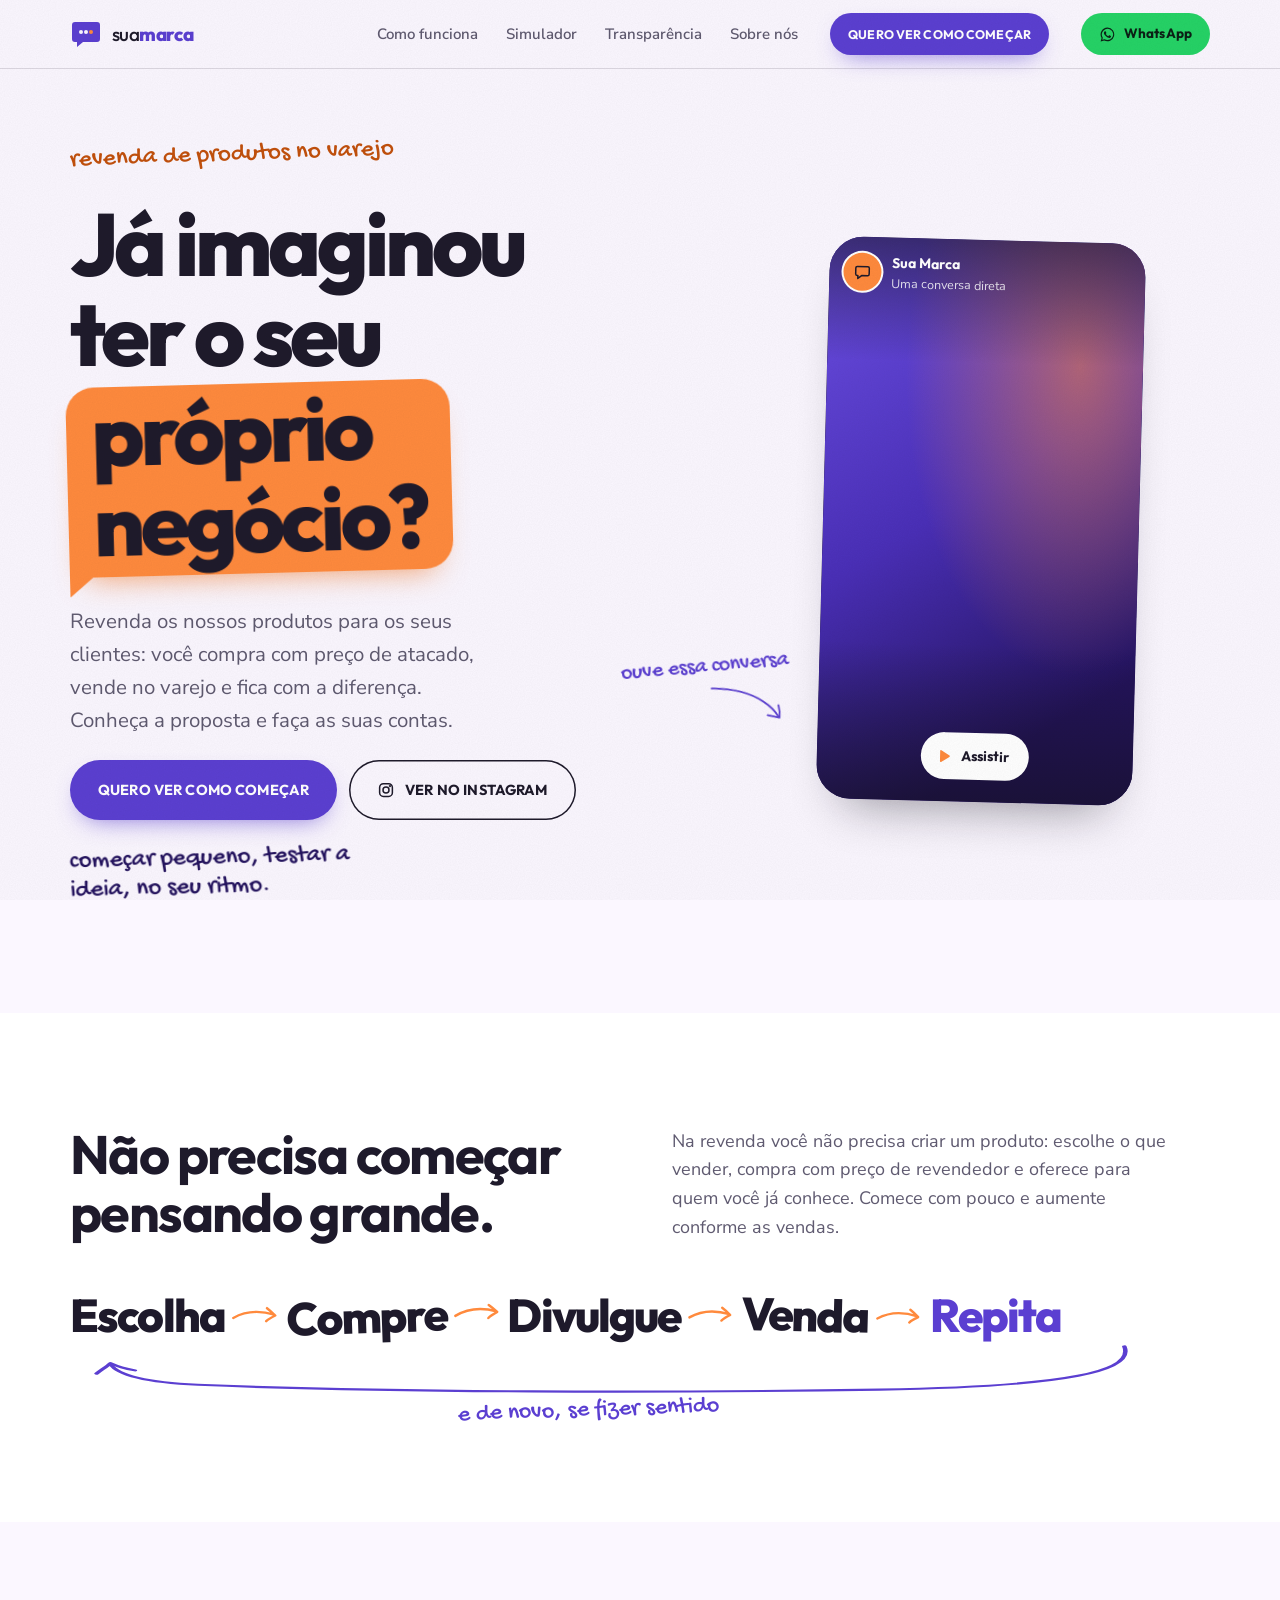
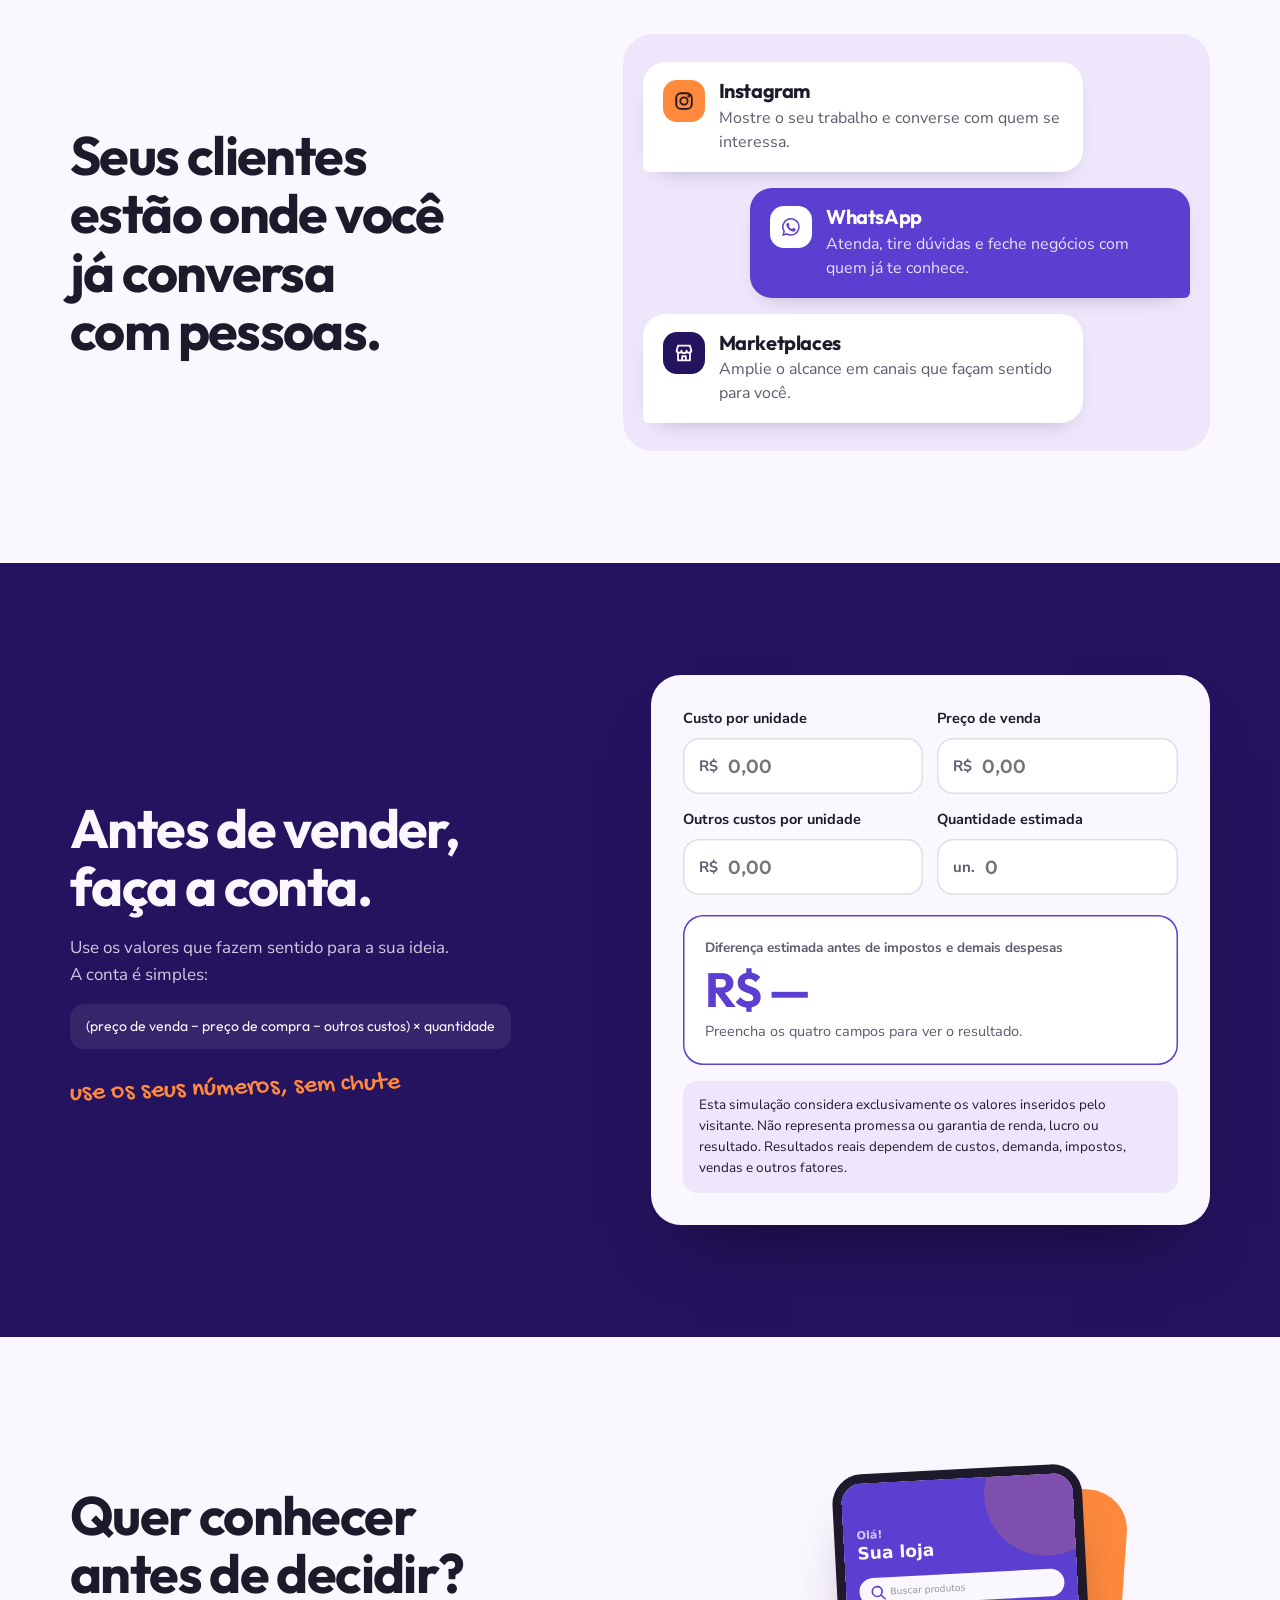
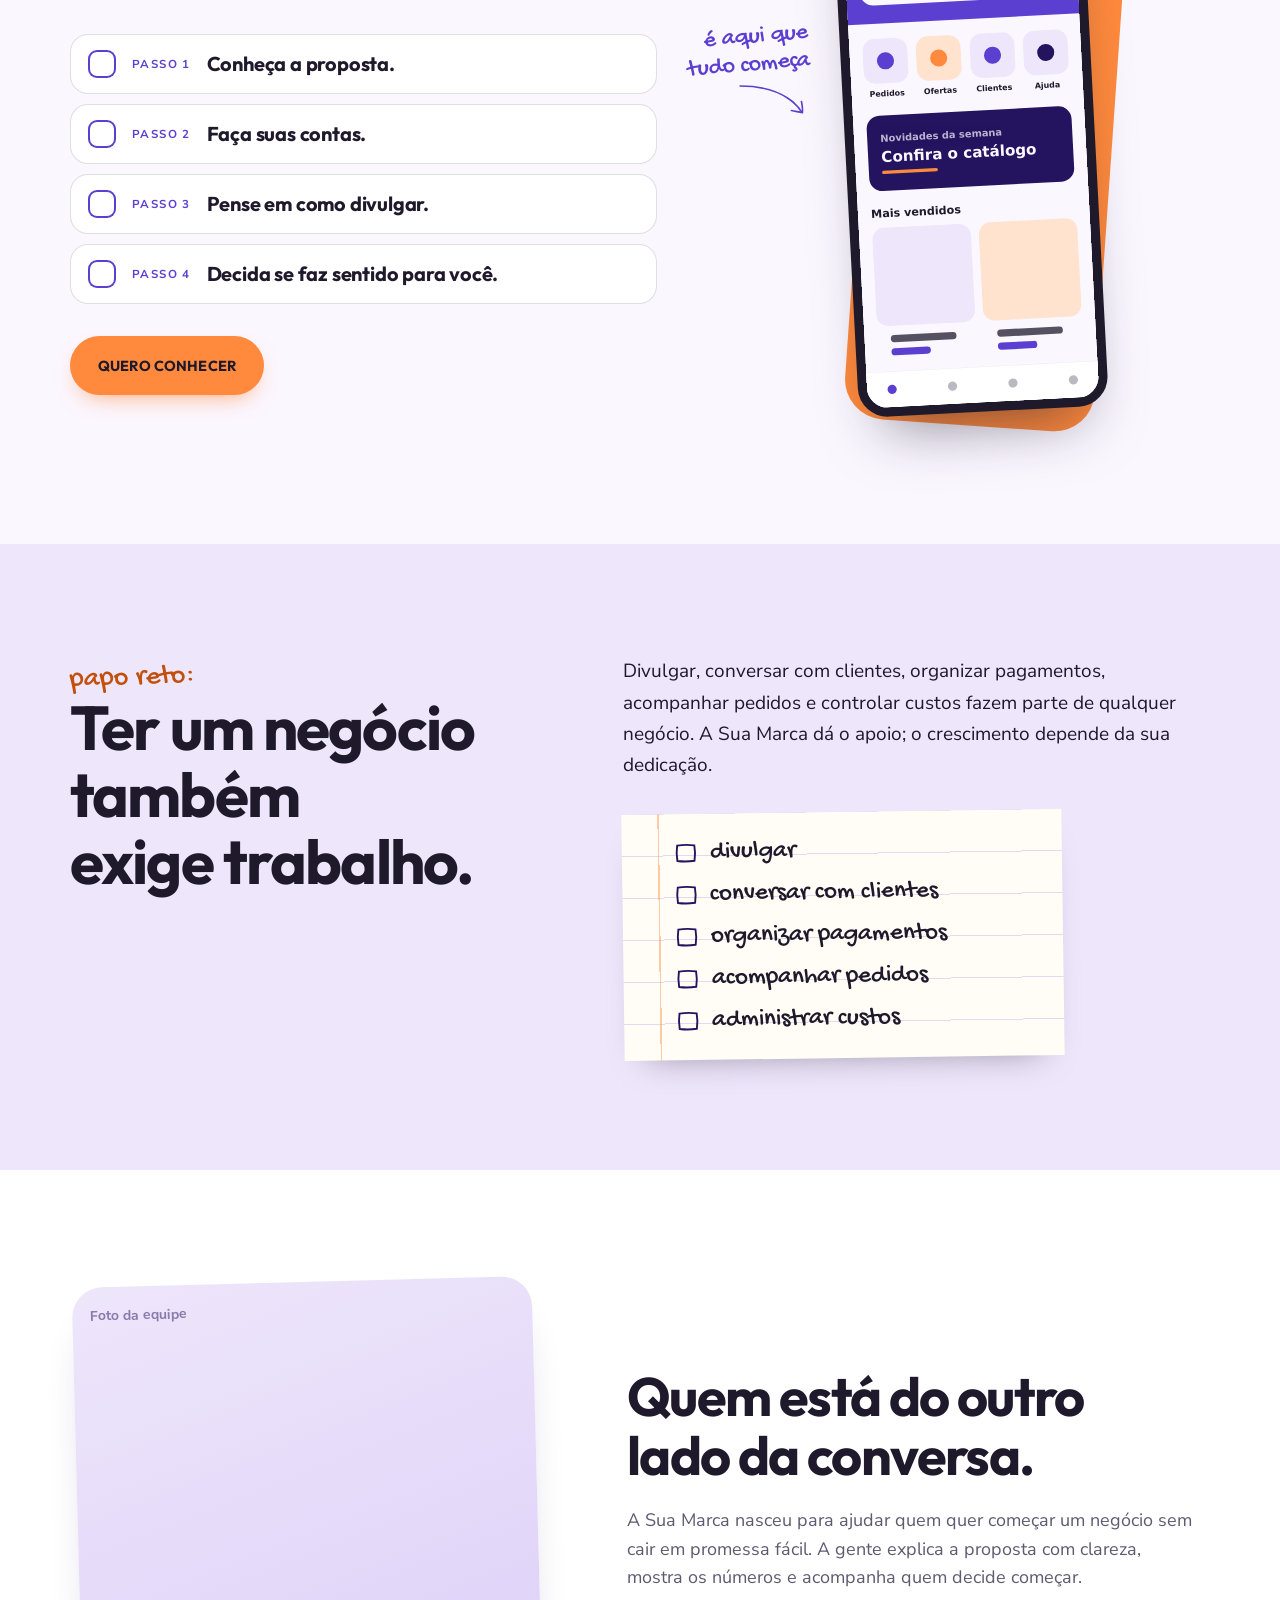
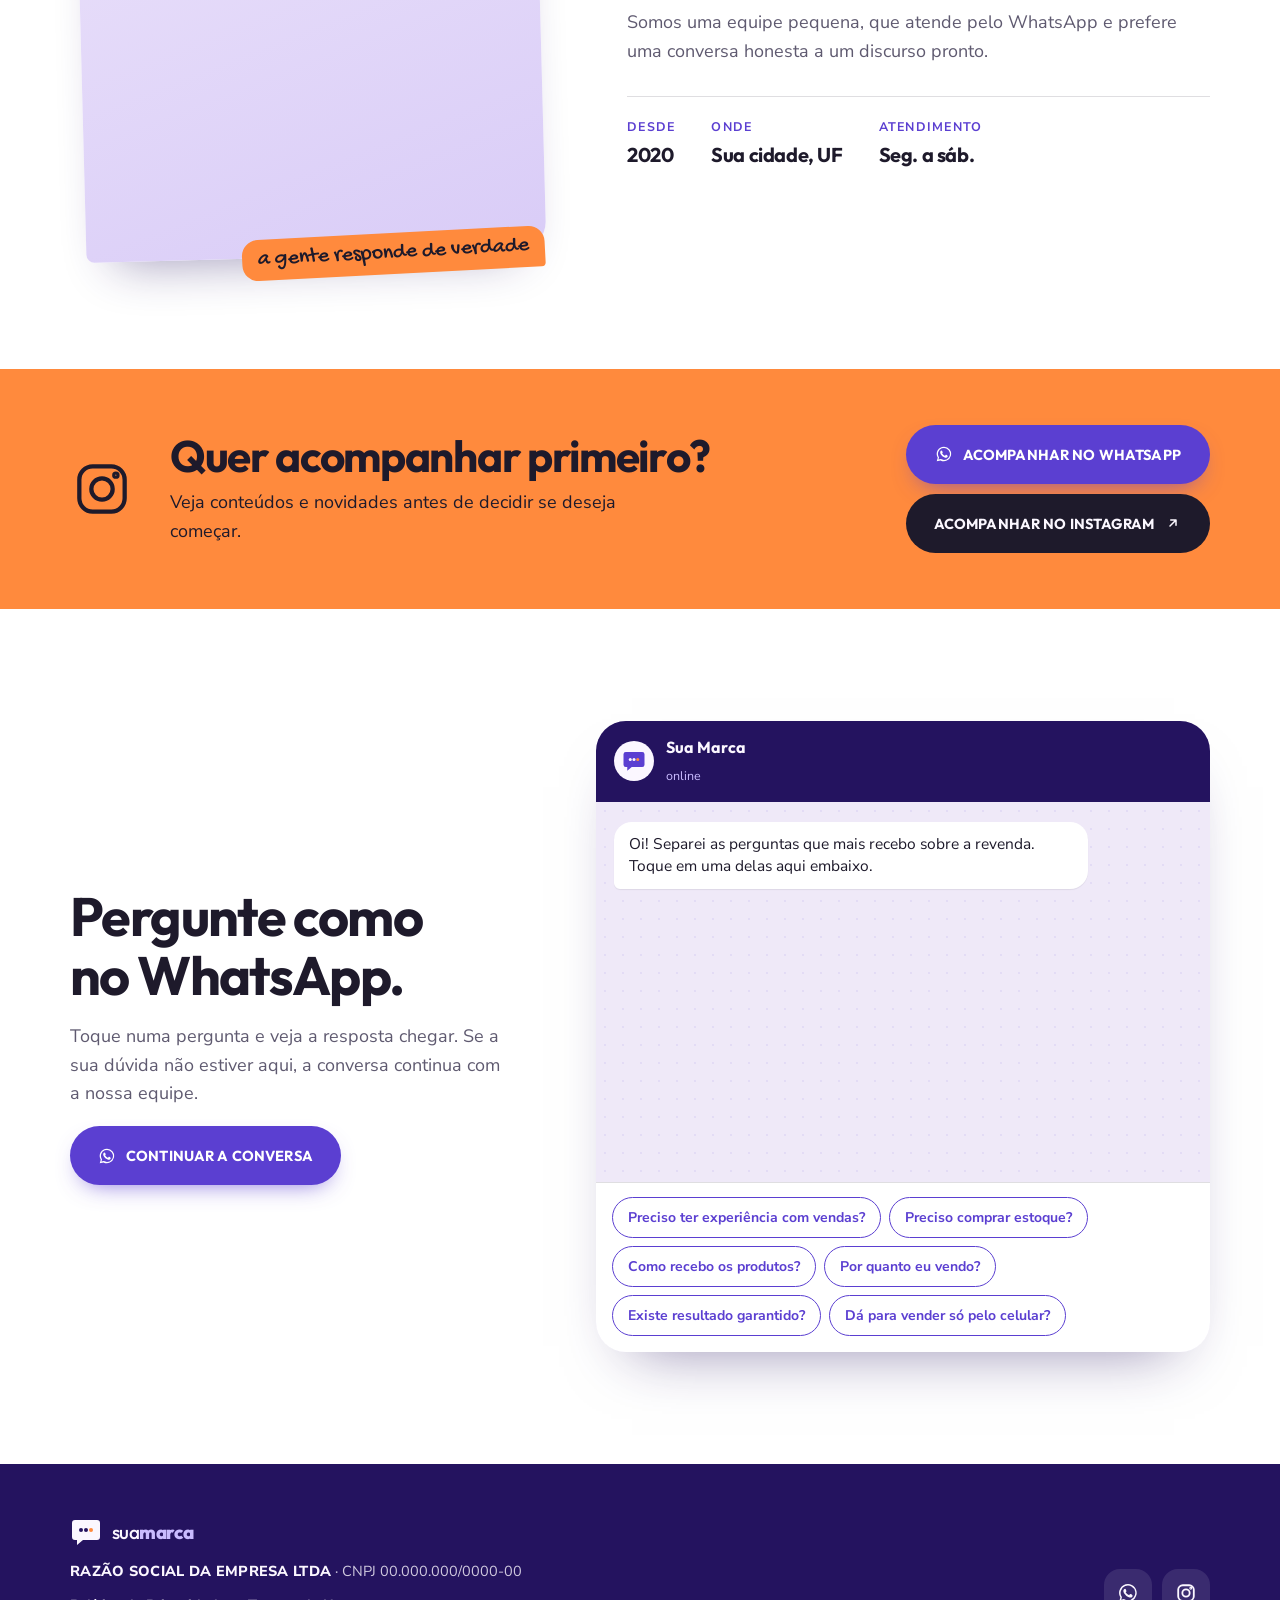
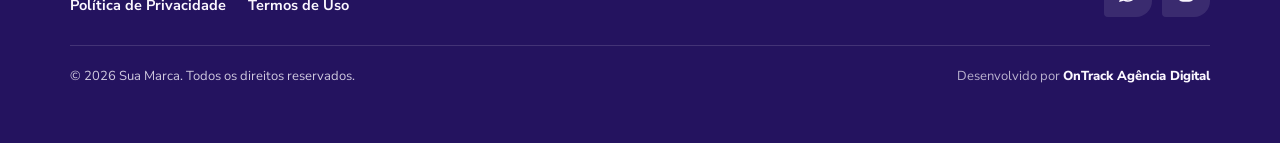
==== commit aefe585e: "Adiciona botao de WhatsApp no topo O unico botao do topo sumia abaixo de 520px e a pessoa ficava sem" ====
--- a/index.html
+++ b/index.html
@@ -6,15 +6,21 @@
 <title>Sua Marca — Já imaginou ter o seu próprio negócio?</title>
 <meta name="description" content="Revenda produtos no varejo com o apoio da Sua Marca: compre com preço de atacado, venda para os seus clientes e faça as suas contas no simulador.">
 <meta name="theme-color" content="#FBF7FF">
-<meta property="og:title" content="Sua Marca — Já imaginou ter o seu próprio negócio?">
-<meta property="og:description" content="Conheça os produtos, faça suas contas e descubra se essa atividade combina com você.">
+<meta property="og:title" content="Sua Marca — Revenda produtos e tenha o seu próprio negócio">
+<meta property="og:description" content="Compre com preço de atacado, venda no varejo para os seus clientes e faça as suas contas no simulador.">
 <meta property="og:type" content="website">
-<meta property="og:image" content="assets/video-capa.svg">
+<!-- prévia do WhatsApp/Instagram: troque o endereço pelo domínio do cliente -->
+<meta property="og:image" content="https://devagenciaontrack-sys.github.io/lp-modelo-01-ontrack/og.jpg">
+<meta property="og:image:width" content="1200">
+<meta property="og:image:height" content="630">
+<meta property="og:url" content="https://devagenciaontrack-sys.github.io/lp-modelo-01-ontrack/">
+<meta property="og:locale" content="pt_BR">
+<meta name="twitter:card" content="summary_large_image">
 <link rel="icon" href="data:image/svg+xml,%3Csvg xmlns='http://www.w3.org/2000/svg' viewBox='0 0 64 64'%3E%3Cpath d='M10 8h44a6 6 0 0 1 6 6v28a6 6 0 0 1-6 6H26l-12 10v-10h-4a6 6 0 0 1-6-6V14a6 6 0 0 1 6-6Z' fill='%235B3FD1'/%3E%3Ccircle cx='22' cy='28' r='4' fill='%23FBF7FF'/%3E%3Ccircle cx='32' cy='28' r='4' fill='%23FBF7FF'/%3E%3Ccircle cx='42' cy='28' r='4' fill='%23FF8A3D'/%3E%3C/svg%3E">
 <link rel="preconnect" href="https://fonts.googleapis.com">
 <link rel="preconnect" href="https://fonts.gstatic.com" crossorigin>
 <link rel="stylesheet" href="https://fonts.googleapis.com/css2?family=Gochi+Hand&family=Outfit:wght@500;600;700;800&family=Nunito+Sans:opsz,wght@6..12,400;6..12,600;6..12,700;6..12,800&display=swap">
-<link rel="stylesheet" href="style.css?v=12">
+<link rel="stylesheet" href="style.css?v=16">
 </head>
 <body>
 
@@ -53,7 +59,11 @@
       <a href="#transparencia">Transparência</a>
       <a href="#sobre">Sobre nós</a>
     </nav>
-    <a class="btn btn-green btn-sm" href="#" data-track="lp_app_click" data-location="header">QUERO VER COMO COMEÇAR</a>
+    <a class="btn btn-green btn-sm topbar-cta" href="#" data-track="lp_app_click" data-location="header">QUERO VER COMO COMEÇAR</a>
+    <!-- TODO: trocar pelo link real: https://wa.me/55DDDNUMERO -->
+    <a class="btn btn-wa topbar-wa" href="#" target="_blank" rel="noopener" data-track="lp_whatsapp_click" data-location="header">
+      <svg class="ic" aria-hidden="true"><use href="#i-wa"/></svg><span>WhatsApp</span>
+    </a>
   </div>
 </header>
 
--- a/style.css
+++ b/style.css
@@ -387,3 +387,84 @@
 @media (max-width:620px){ .chat-corpo{ height:340px; } .faq-lado .btn{ width:100%; } }
 @media (prefers-reduced-motion:reduce){ .bolha, .bolha.digitando i{ animation:none; } }
 @media (min-width:900px){ .chat-perguntas{ flex-wrap:wrap; overflow:visible; } }
+/* celular: vídeo do topo e conversa mais compactos */
+@media (max-width:899px){ .hero-video{ width:min(76%, 280px); } .chat-corpo{ height:300px; } }
+@media (max-width:760px){ .topbar .logo{ min-height:44px; } }
+
+/* ───────────────────────────────────────────────
+   Ajustes de celular: sequência, app e ficha
+   ─────────────────────────────────────────────── */
+
+/* 1 · "Não precisa começar pensando grande"
+   No celular as setas quebravam no fim da linha e sobravam soltas.
+   Vira uma sequência vertical com trilho — lê melhor em tela estreita. */
+@media (max-width:899px){
+  .small-grid{ gap:14px; margin-bottom:34px; }
+  .small-text{ max-width:46ch; }
+}
+@media (max-width:700px){
+  .loop{ padding-bottom:0; }
+  .loop-words{
+    flex-direction:column; align-items:flex-start; gap:0;
+    position:relative; padding-left:30px;
+  }
+  .loop-words::before{
+    content:""; position:absolute; left:8px; top:18px; bottom:24px; width:2px;
+    border-radius:2px; background:linear-gradient(var(--coral), var(--green));
+  }
+  .loop-words li{
+    font-size:clamp(27px, 7.6vw, 36px); padding-block:7px;
+    transform:none; position:relative;
+  }
+  .loop-words li::before{
+    content:""; position:absolute; left:-30px; top:50%; translate:0 -50%;
+    width:18px; height:18px; border-radius:50%; background:var(--coral);
+    box-shadow:0 0 0 4px var(--cream);
+  }
+  .loop-words li.loop-last::before{ background:var(--green); }
+  .loop-words li:not(:last-child)::after{ display:none; }
+  .loop-note{ position:static; margin-top:16px; transform:rotate(-1.5deg); }
+}
+
+/* 2 · "Quer conhecer antes de decidir?"
+   O mockup do celular ficava estranho na vertical — some no celular
+   e o botão passa a ocupar a largura toda. */
+@media (max-width:899px){
+  .know-phone{ display:none; }
+  .know-grid{ gap:0; }
+  .know-text .btn{ width:100%; }
+}
+
+/* 3 · Ficha "Desde / Onde / Atendimento"
+   Em 2 colunas o terceiro item ficava órfão. Vira lista de linhas,
+   rótulo à esquerda e valor à direita, tudo alinhado. */
+@media (max-width:620px){
+  .about-facts{ grid-template-columns:1fr; gap:0; }
+  .about-facts > div{
+    display:flex; align-items:baseline; justify-content:space-between;
+    gap:16px; padding-block:13px; border-bottom:1px solid var(--line);
+  }
+  .about-facts > div:last-child{ border-bottom:0; padding-bottom:0; }
+  .about-facts dd{ margin:0; text-align:right; }
+}
+
+/* ───────────────────────────────────────────────
+   Botão de WhatsApp no topo
+   O único botão do topo sumia abaixo de 520px e a
+   pessoa ficava sem ação à mão. Entra um de
+   WhatsApp que fica visível em qualquer tela.
+   ─────────────────────────────────────────────── */
+.btn-wa{ background:#25D366; color:#0B2015; }
+.btn-wa:hover{ background:#1FBF5A; }
+.topbar .topbar-wa{ display:inline-flex; align-items:center; gap:8px; margin-left:auto;
+            white-space:nowrap; padding:10px 18px; min-height:40px;
+            font-size:13.5px; }
+.topbar-wa .ic{ width:17px; height:17px; flex:none; }
+@media (min-width:960px){ .topbar .topbar-wa{ margin-left:8px; } }
+@media (max-width:520px){
+  .topbar-in{ gap:12px; min-height:60px; }
+  .topbar .topbar-wa{ display:inline-flex; padding:9px 14px; font-size:12.5px; min-height:38px; }
+  .logo{ font-size:17px; }
+  .logo-mark{ width:27px; height:27px; }
+}
+@media (max-width:330px){ .topbar .topbar-wa span{ display:none; } .topbar .topbar-wa{ padding:9px 11px; } }
